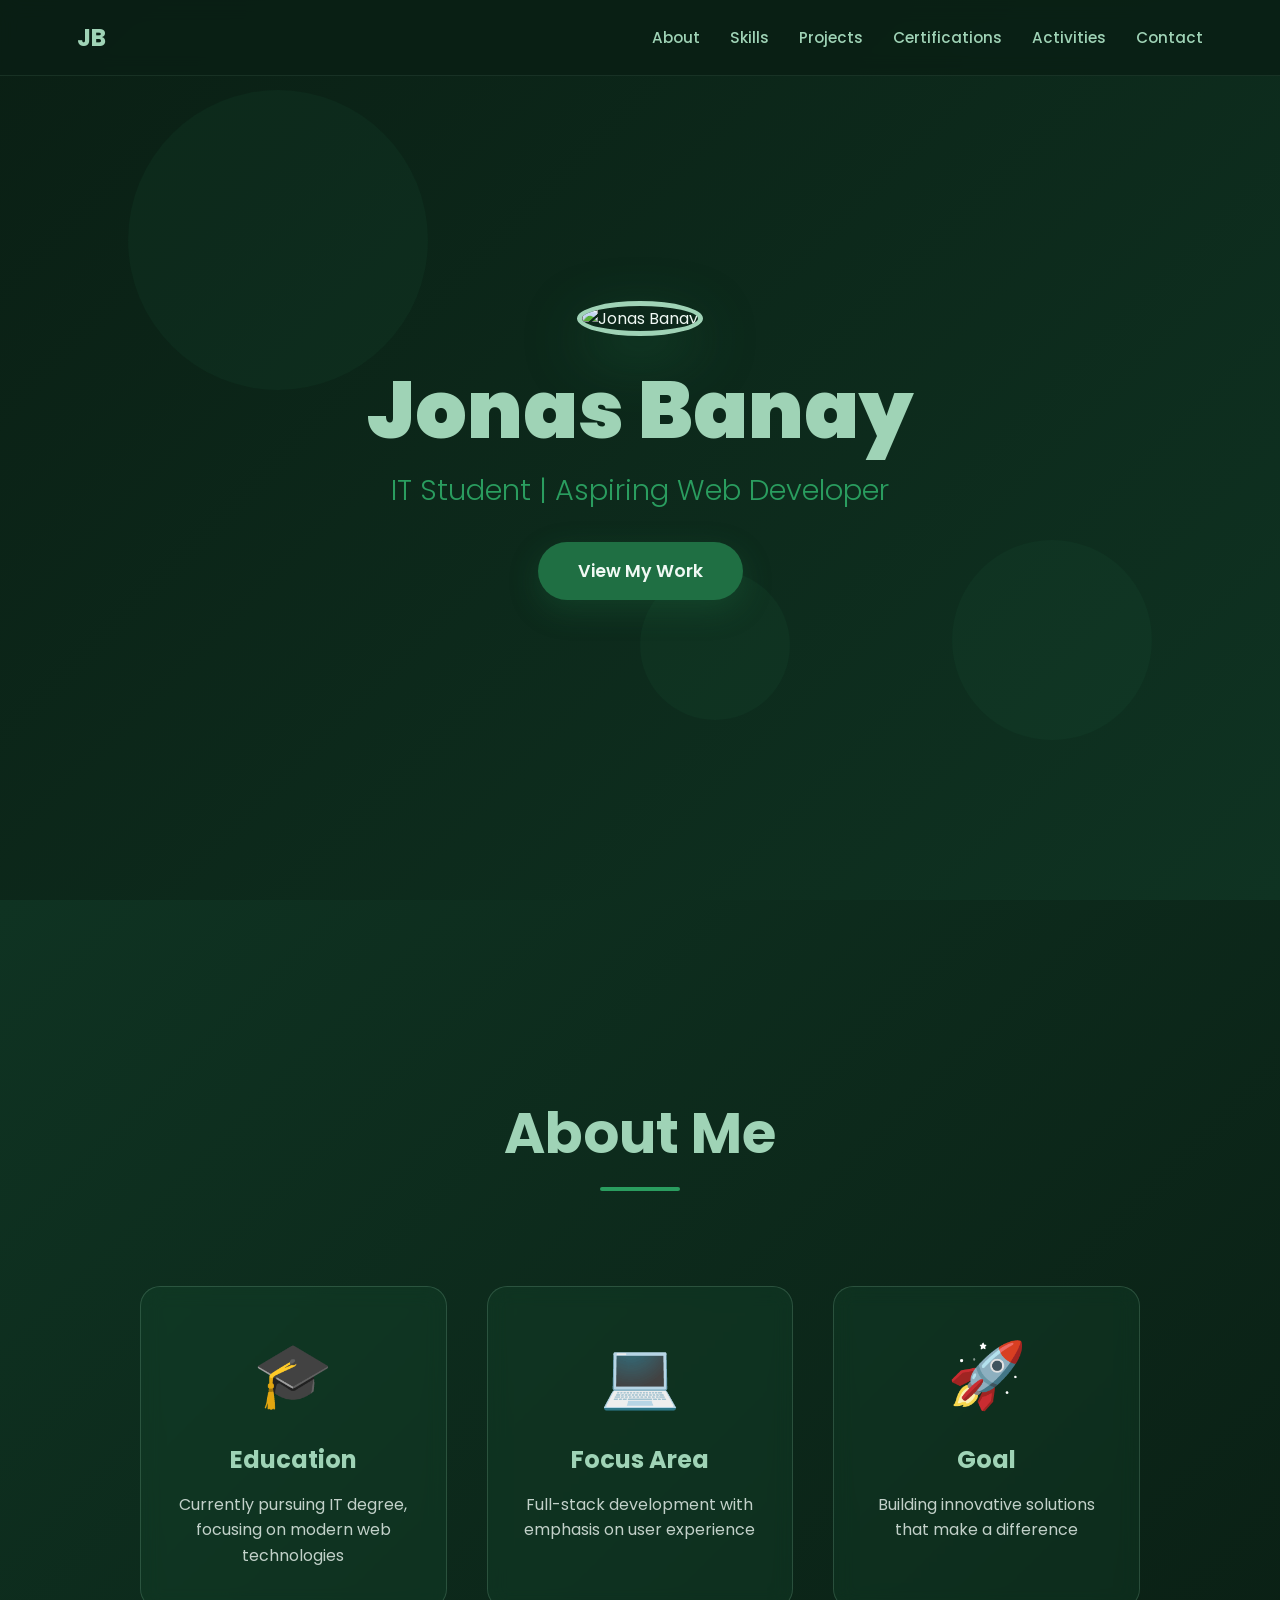
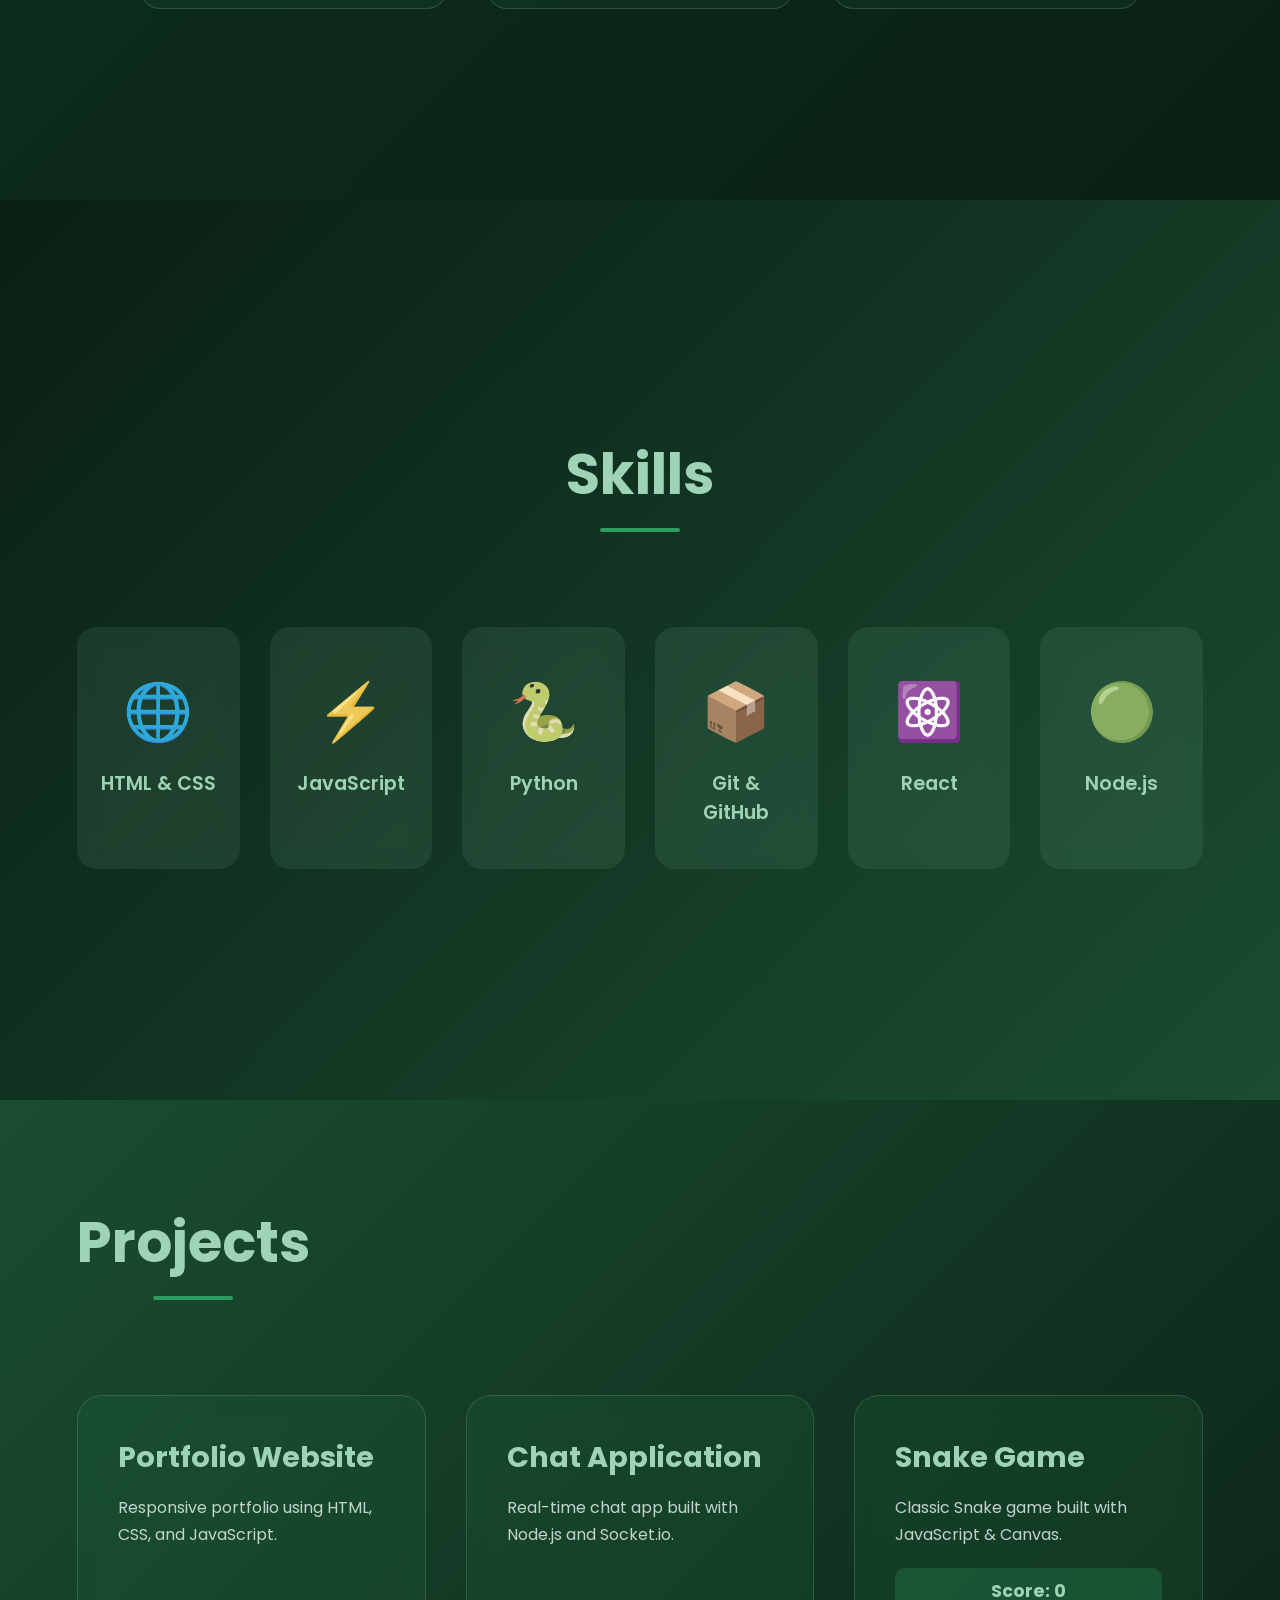
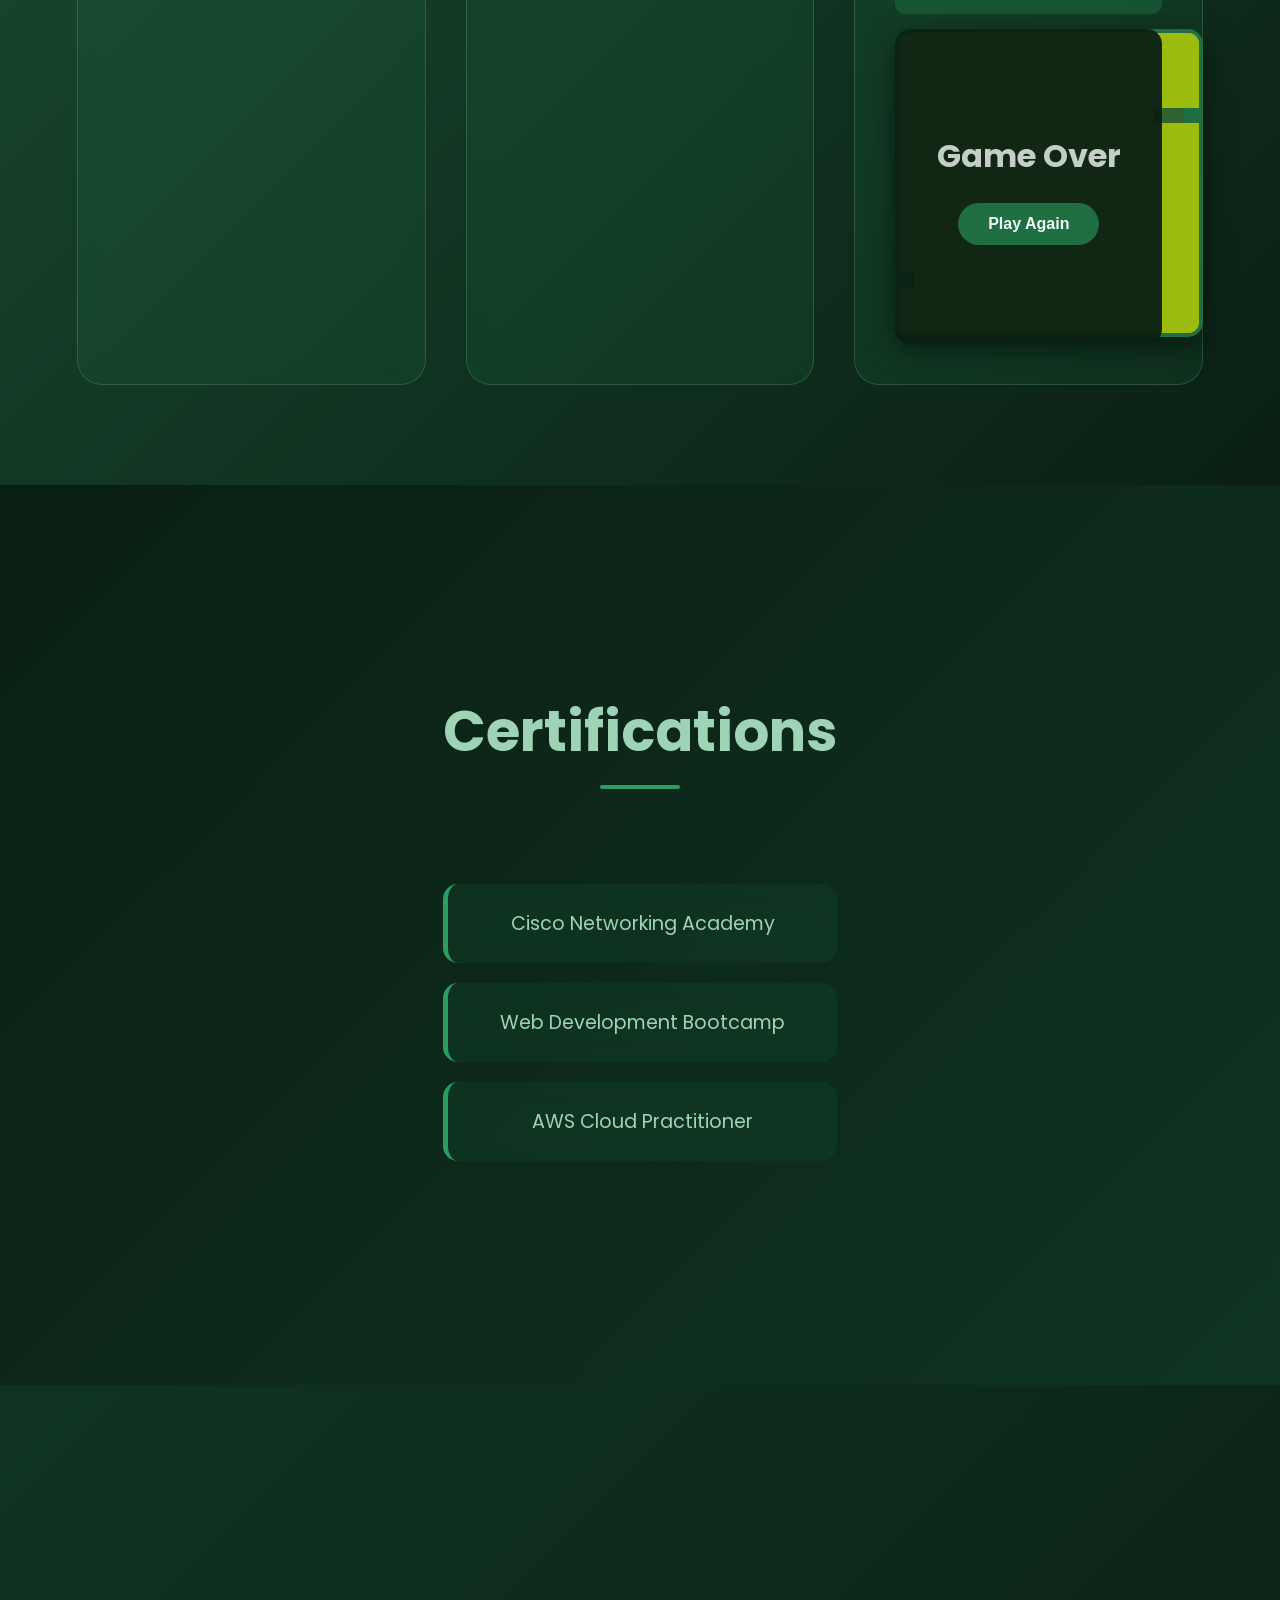
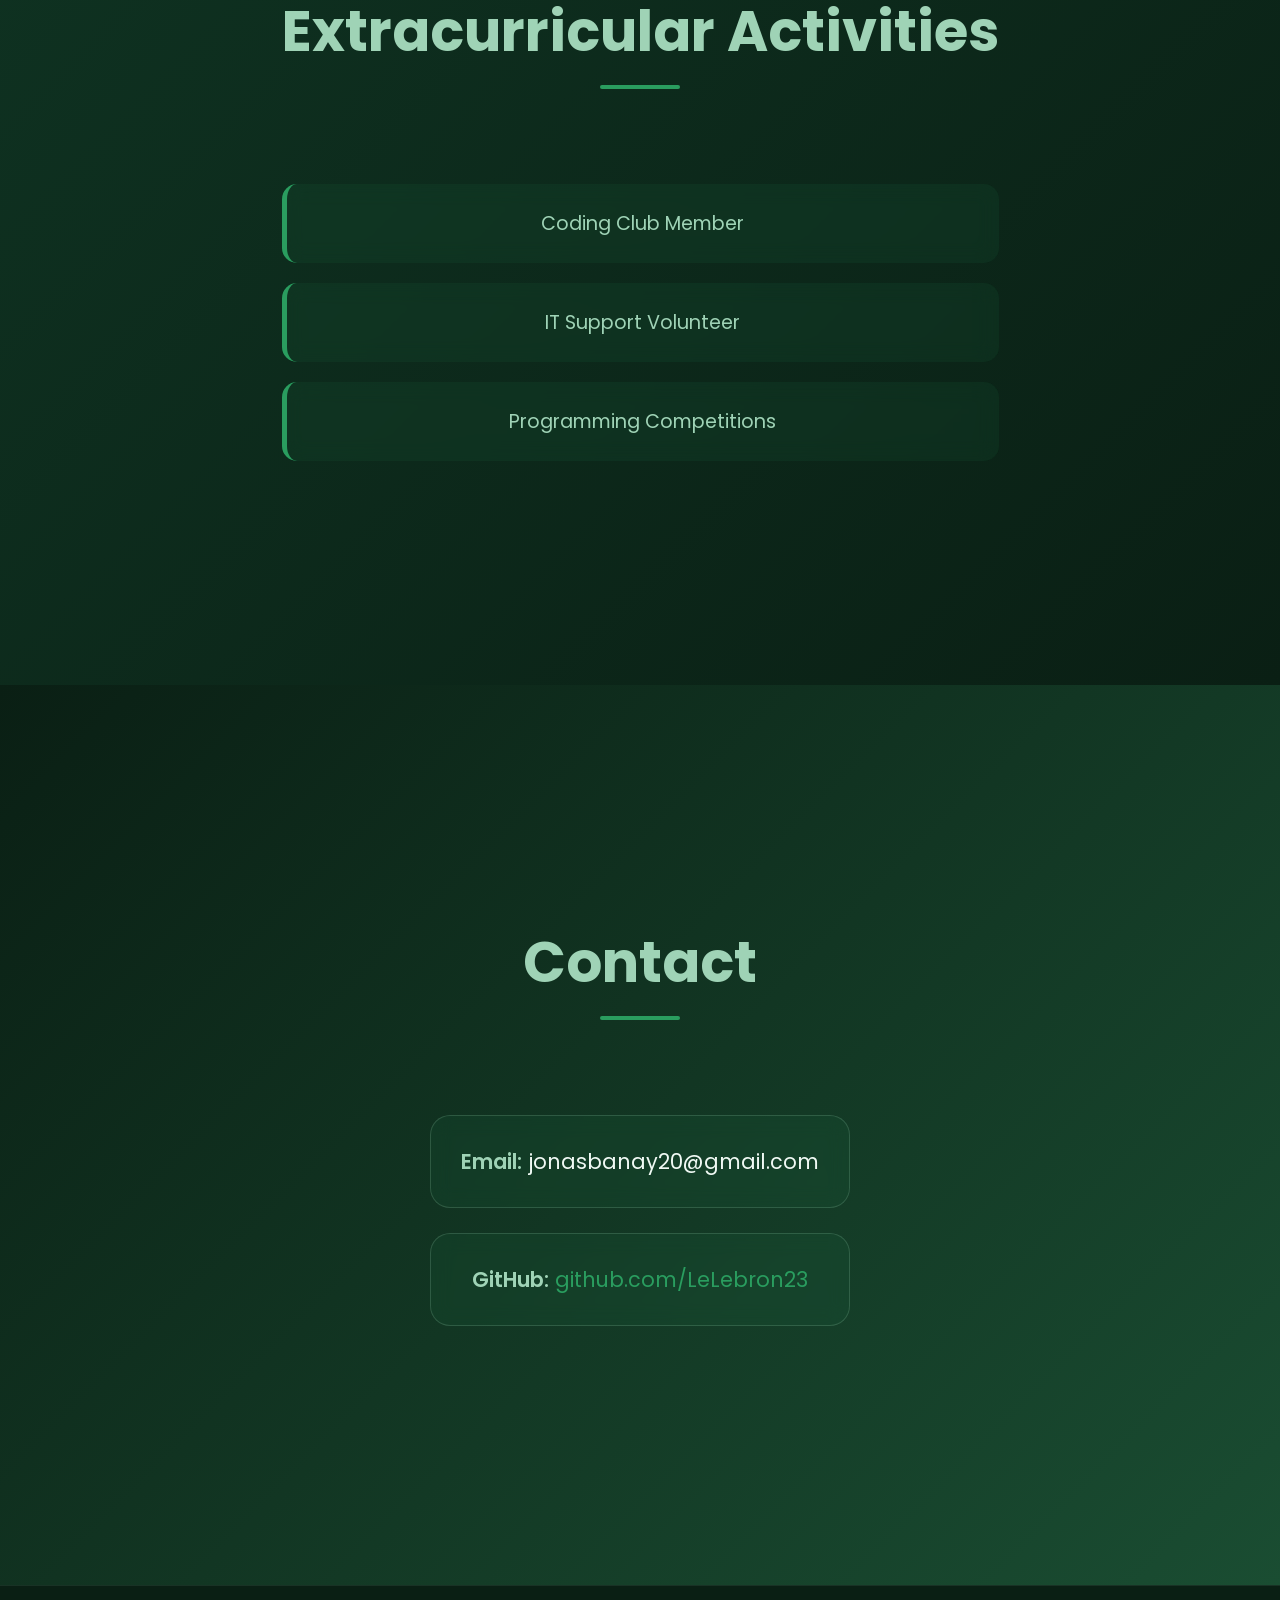
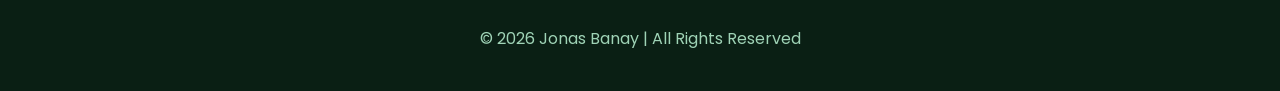
==== PRELIM EXAM/index.html @ 87744b66 "added css and js" ====
<!DOCTYPE html>
<html lang="en">
<head>
<meta charset="UTF-8">
<title>Jonas Banay | IT Portfolio</title>
<meta name="viewport" content="width=device-width, initial-scale=1.0">

<link href="https://fonts.googleapis.com/css2?family=Poppins:wght@300;400;600;700;900&display=swap" rel="stylesheet">

<style>
* {
    margin: 0;
    padding: 0;
    box-sizing: border-box;
}

:root {
    --primary: #1F6F43;
    --primary-light: #2a9d5f;
    --accent: #9FD3B6;
    --dark: #0a1f14;
    --light: #f0f9f4;
}

body {
    font-family: 'Poppins', sans-serif;
    overflow-x: hidden;
    scroll-behavior: smooth;
    background: var(--dark);
    color: var(--light);
}

/* ===== NAVIGATION ===== */
nav {
    position: fixed;
    top: 0;
    width: 100%;
    padding: 20px 6%;
    display: flex;
    justify-content: space-between;
    align-items: center;
    z-index: 1000;
    background: rgba(10, 31, 20, 0.85);
    backdrop-filter: blur(10px);
    border-bottom: 1px solid rgba(159, 211, 182, 0.1);
}

.logo {
    font-size: 1.5rem;
    font-weight: 700;
    color: var(--accent);
    text-decoration: none;
}

.nav-links {
    display: flex;
    gap: 30px;
    list-style: none;
}

.nav-links a {
    color: var(--accent);
    text-decoration: none;
    font-weight: 500;
    font-size: 0.95rem;
    transition: color 0.3s ease;
    position: relative;
}

.nav-links a::after {
    content: '';
    position: absolute;
    bottom: -5px;
    left: 0;
    width: 0;
    height: 2px;
    background: var(--primary-light);
    transition: width 0.3s ease;
}

.nav-links a:hover::after {
    width: 100%;
}

.nav-links a:hover {
    color: var(--primary-light);
}

/* ===== FULL SCREEN SECTIONS ===== */
section {
    min-height: 100vh;
    display: flex;
    align-items: center;
    justify-content: center;
    position: relative;
    padding: 100px 6%;
}

/* ===== HERO SECTION ===== */
#hero {
    background: linear-gradient(135deg, var(--dark) 0%, #0f3322 100%);
    overflow: hidden;
}

.hero-content {
    max-width: 1200px;
    text-align: center;
    z-index: 2;
    position: relative;
}

.profile-pic {
    width: 180px;
    height: 180px;
    border-radius: 50%;
    border: 5px solid var(--accent);
    margin-bottom: 30px;
    animation: float 3s ease-in-out infinite;
    box-shadow: 0 20px 60px rgba(31, 111, 67, 0.4);
}

@keyframes float {
    0%, 100% { transform: translateY(0px); }
    50% { transform: translateY(-20px); }
}

.hero-content h1 {
    font-size: 5rem;
    font-weight: 900;
    color: var(--accent);
    margin-bottom: 15px;
    line-height: 1.1;
}

.hero-content .subtitle {
    font-size: 1.8rem;
    color: var(--primary-light);
    margin-bottom: 30px;
    font-weight: 300;
}

.cta-button {
    display: inline-block;
    padding: 16px 40px;
    background: var(--primary);
    color: var(--light);
    text-decoration: none;
    border-radius: 50px;
    font-weight: 600;
    font-size: 1.1rem;
    transition: all 0.3s ease;
    box-shadow: 0 10px 30px rgba(31, 111, 67, 0.3);
}

.cta-button:hover {
    background: var(--primary-light);
    transform: translateY(-3px);
    box-shadow: 0 15px 40px rgba(42, 157, 95, 0.5);
}

/* Animated Background */
.hero-bg {
    position: absolute;
    width: 100%;
    height: 100%;
    overflow: hidden;
    top: 0;
    left: 0;
}

.circle {
    position: absolute;
    border-radius: 50%;
    background: rgba(31, 111, 67, 0.1);
    animation: drift 20s infinite;
}

.circle:nth-child(1) {
    width: 300px;
    height: 300px;
    top: 10%;
    left: 10%;
    animation-duration: 25s;
}

.circle:nth-child(2) {
    width: 200px;
    height: 200px;
    top: 60%;
    right: 10%;
    animation-duration: 30s;
    animation-delay: -10s;
}

.circle:nth-child(3) {
    width: 150px;
    height: 150px;
    bottom: 20%;
    left: 50%;
    animation-duration: 20s;
    animation-delay: -5s;
}

@keyframes drift {
    0%, 100% { transform: translate(0, 0); }
    25% { transform: translate(50px, -50px); }
    50% { transform: translate(-30px, -80px); }
    75% { transform: translate(30px, -30px); }
}

/* ===== ABOUT SECTION ===== */
#about {
    background: linear-gradient(135deg, #0f3322 0%, var(--dark) 100%);
}

.about-container {
    max-width: 1200px;
    text-align: center;
}

.section-title {
    font-size: 3.5rem;
    font-weight: 700;
    color: var(--accent);
    margin-bottom: 60px;
    position: relative;
    display: inline-block;
}

.section-title::after {
    content: '';
    position: absolute;
    bottom: -15px;
    left: 50%;
    transform: translateX(-50%);
    width: 80px;
    height: 4px;
    background: var(--primary-light);
    border-radius: 2px;
}

.highlights-grid {
    display: grid;
    grid-template-columns: repeat(3, 1fr);
    gap: 40px;
    margin-top: 50px;
    max-width: 1000px;
    margin-left: auto;
    margin-right: auto;
}

@media (max-width: 900px) {
    .highlights-grid {
        grid-template-columns: 1fr;
    }
}

.highlight-card {
    background: rgba(31, 111, 67, 0.15);
    padding: 40px 30px;
    border-radius: 20px;
    backdrop-filter: blur(10px);
    border: 1px solid rgba(159, 211, 182, 0.2);
    transition: all 0.4s ease;
}

.highlight-card:hover {
    transform: translateY(-15px) scale(1.02);
    background: rgba(31, 111, 67, 0.25);
    border-color: var(--accent);
    box-shadow: 0 20px 60px rgba(31, 111, 67, 0.4);
}

.highlight-card .icon {
    font-size: 4rem;
    margin-bottom: 20px;
    display: block;
}

.highlight-card h3 {
    font-size: 1.5rem;
    color: var(--accent);
    margin-bottom: 15px;
}

.highlight-card p {
    color: rgba(240, 249, 244, 0.8);
    line-height: 1.6;
}

/* ===== SKILLS SECTION ===== */
#skills {
    background: linear-gradient(135deg, var(--dark) 0%, #1a4d32 100%);
}

.skills-container {
    max-width: 1200px;
    text-align: center;
    width: 100%;
}

.skills-grid {
    display: grid;
    grid-template-columns: repeat(auto-fit, minmax(160px, 1fr));
    gap: 30px;
    margin-top: 50px;
}

.skill-card {
    background: rgba(159, 211, 182, 0.1);
    padding: 40px 20px;
    border-radius: 20px;
    backdrop-filter: blur(10px);
    border: 2px solid transparent;
    transition: all 0.4s ease;
    position: relative;
    overflow: hidden;
}

.skill-card::before {
    content: '';
    position: absolute;
    top: 0;
    left: 0;
    width: 100%;
    height: 100%;
    background: linear-gradient(135deg, transparent 0%, rgba(42, 157, 95, 0.2) 100%);
    opacity: 0;
    transition: opacity 0.4s ease;
}

.skill-card:hover::before {
    opacity: 1;
}

.skill-card:hover {
    transform: translateY(-12px) rotate(2deg);
    border-color: var(--accent);
    box-shadow: 0 20px 50px rgba(31, 111, 67, 0.5);
}

.skill-icon {
    font-size: 3.5rem;
    margin-bottom: 15px;
    display: block;
    filter: grayscale(0.3);
    transition: filter 0.3s ease;
}

.skill-card:hover .skill-icon {
    filter: grayscale(0);
}

.skill-card h3 {
    font-size: 1.2rem;
    color: var(--accent);
    font-weight: 600;
}

/* ===== PROJECTS SECTION ===== */
#projects {
    background: linear-gradient(135deg, #1a4d32 0%, var(--dark) 100%);
}

.projects-container {
    max-width: 1200px;
    width: 100%;
}

.projects-grid {
    display: grid;
    grid-template-columns: repeat(auto-fit, minmax(320px, 1fr));
    gap: 40px;
    margin-top: 50px;
}

.project-card {
    background: rgba(31, 111, 67, 0.2);
    padding: 40px;
    border-radius: 25px;
    backdrop-filter: blur(10px);
    border: 1px solid rgba(159, 211, 182, 0.2);
    transition: all 0.4s ease;
}

.project-card:hover {
    transform: translateY(-10px);
    background: rgba(31, 111, 67, 0.3);
    box-shadow: 0 25px 70px rgba(31, 111, 67, 0.5);
}

.project-card h3 {
    font-size: 1.8rem;
    color: var(--accent);
    margin-bottom: 15px;
}

.project-card p {
    color: rgba(240, 249, 244, 0.8);
    line-height: 1.7;
    margin-bottom: 20px;
}

/* ===== SNAKE GAME (SCOPED) ===== */
.snake-game {
    text-align: center;
    margin-top: 20px;
}

.snake-game .score-board {
    background: rgba(31, 111, 67, 0.5);
    color: var(--accent);
    padding: 10px;
    border-radius: 10px;
    margin-bottom: 15px;
    font-weight: bold;
    font-size: 1.1rem;
}

.snake-game canvas {
    background-color: #9bbc0f;
    border: 4px solid var(--primary);
    border-radius: 15px;
    box-shadow: 0 10px 30px rgba(0, 0, 0, 0.5);
}

.snake-game .gameOverScreen {
    display: none;
    position: absolute;
    inset: 0;
    background: rgba(10, 31, 20, 0.95);
    color: var(--accent);
    justify-content: center;
    align-items: center;
    flex-direction: column;
    border-radius: 15px;
}

.snake-game .gameOverScreen.show {
    display: flex;
}

.snake-game .gameOverScreen p {
    font-size: 2rem;
    margin-bottom: 20px;
    font-weight: 700;
}

.snake-game button {
    background: var(--primary);
    color: var(--light);
    border: none;
    padding: 12px 30px;
    border-radius: 25px;
    font-weight: bold;
    cursor: pointer;
    font-size: 1rem;
    transition: all 0.3s ease;
}

.snake-game button:hover {
    background: var(--primary-light);
    transform: scale(1.05);
}

/* ===== CERTIFICATIONS SECTION ===== */
#certifications {
    background: linear-gradient(135deg, var(--dark) 0%, #0f3322 100%);
}

.cert-container {
    max-width: 900px;
    text-align: center;
}

.cert-list {
    list-style: none;
    margin-top: 50px;
}

.cert-list li {
    background: rgba(31, 111, 67, 0.15);
    padding: 25px 40px;
    margin-bottom: 20px;
    border-radius: 15px;
    border-left: 5px solid var(--primary-light);
    font-size: 1.2rem;
    color: var(--accent);
    transition: all 0.3s ease;
    backdrop-filter: blur(10px);
}

.cert-list li:hover {
    transform: translateX(10px);
    background: rgba(31, 111, 67, 0.25);
    border-left-color: var(--accent);
}

/* ===== ACTIVITIES SECTION ===== */
#activities {
    background: linear-gradient(135deg, #0f3322 0%, var(--dark) 100%);
}

.activities-container {
    max-width: 900px;
    text-align: center;
}

.activities-list {
    list-style: none;
    margin-top: 50px;
}

.activities-list li {
    background: rgba(31, 111, 67, 0.15);
    padding: 25px 40px;
    margin-bottom: 20px;
    border-radius: 15px;
    border-left: 5px solid var(--primary-light);
    font-size: 1.2rem;
    color: var(--accent);
    transition: all 0.3s ease;
    backdrop-filter: blur(10px);
}

.activities-list li:hover {
    transform: translateX(10px);
    background: rgba(31, 111, 67, 0.25);
    border-left-color: var(--accent);
}

/* ===== CONTACT SECTION ===== */
#contact {
    background: linear-gradient(135deg, var(--dark) 0%, #1a4d32 100%);
}

.contact-container {
    max-width: 800px;
    text-align: center;
}

.contact-info {
    margin-top: 50px;
}

.contact-item {
    background: rgba(31, 111, 67, 0.15);
    padding: 30px;
    margin-bottom: 25px;
    border-radius: 20px;
    font-size: 1.3rem;
    backdrop-filter: blur(10px);
    border: 1px solid rgba(159, 211, 182, 0.2);
    transition: all 0.3s ease;
}

.contact-item:hover {
    background: rgba(31, 111, 67, 0.25);
    transform: scale(1.02);
}

.contact-item strong {
    color: var(--accent);
    font-weight: 600;
}

.contact-item a {
    color: var(--primary-light);
    text-decoration: none;
    transition: color 0.3s ease;
}

.contact-item a:hover {
    color: var(--accent);
}

/* ===== FOOTER ===== */
footer {
    background: var(--dark);
    color: var(--accent);
    text-align: center;
    padding: 40px;
    border-top: 1px solid rgba(159, 211, 182, 0.1);
}

/* ===== RESPONSIVE ===== */
@media (max-width: 768px) {
    .hero-content h1 {
        font-size: 3rem;
    }
    
    .hero-content .subtitle {
        font-size: 1.3rem;
    }
    
    .section-title {
        font-size: 2.5rem;
    }
    
    .nav-links {
        gap: 15px;
    }
    
    .nav-links a {
        font-size: 0.85rem;
    }
    
    section {
        padding: 80px 5%;
    }
}
</style>
</head>

<body>

<!-- Navigation -->
<nav>
    <a href="#hero" class="logo">JB</a>
    <ul class="nav-links">
        <li><a href="#about">About</a></li>
        <li><a href="#skills">Skills</a></li>
        <li><a href="#projects">Projects</a></li>
        <li><a href="#certifications">Certifications</a></li>
        <li><a href="#activities">Activities</a></li>
        <li><a href="#contact">Contact</a></li>
    </ul>
</nav>

<!-- Hero Section -->
<section id="hero">
    <div class="hero-bg">
        <div class="circle"></div>
        <div class="circle"></div>
        <div class="circle"></div>
    </div>
    <div class="hero-content">
        <img src="profile.jpg" alt="Jonas Banay" class="profile-pic">
        <h1>Jonas Banay</h1>
        <p class="subtitle">IT Student | Aspiring Web Developer</p>
        <a href="#projects" class="cta-button">View My Work</a>
    </div>
</section>

<!-- About Section -->
<section id="about">
    <div class="about-container">
        <h2 class="section-title">About Me</h2>
        <div class="highlights-grid">
            <div class="highlight-card">
                <span class="icon">🎓</span>
                <h3>Education</h3>
                <p>Currently pursuing IT degree, focusing on modern web technologies</p>
            </div>
            <div class="highlight-card">
                <span class="icon">💻</span>
                <h3>Focus Area</h3>
                <p>Full-stack development with emphasis on user experience</p>
            </div>
            <div class="highlight-card">
                <span class="icon">🚀</span>
                <h3>Goal</h3>
                <p>Building innovative solutions that make a difference</p>
            </div>
        </div>
    </div>
</section>

<!-- Skills Section -->
<section id="skills">
    <div class="skills-container">
        <h2 class="section-title">Skills</h2>
        <div class="skills-grid">
            <div class="skill-card">
                <span class="skill-icon">🌐</span>
                <h3>HTML & CSS</h3>
            </div>
            <div class="skill-card">
                <span class="skill-icon">⚡</span>
                <h3>JavaScript</h3>
            </div>
            <div class="skill-card">
                <span class="skill-icon">🐍</span>
                <h3>Python</h3>
            </div>
            <div class="skill-card">
                <span class="skill-icon">📦</span>
                <h3>Git & GitHub</h3>
            </div>
            <div class="skill-card">
                <span class="skill-icon">⚛️</span>
                <h3>React</h3>
            </div>
            <div class="skill-card">
                <span class="skill-icon">🟢</span>
                <h3>Node.js</h3>
            </div>
        </div>
    </div>
</section>

<!-- Projects Section -->
<section id="projects">
    <div class="projects-container">
        <h2 class="section-title">Projects</h2>
        <div class="projects-grid">
            <div class="project-card">
                <h3>Portfolio Website</h3>
                <p>Responsive portfolio using HTML, CSS, and JavaScript.</p>
            </div>

            <div class="project-card">
                <h3>Chat Application</h3>
                <p>Real-time chat app built with Node.js and Socket.io.</p>
            </div>

            <!-- SNAKE GAME PROJECT -->
            <div class="project-card">
                <h3>Snake Game</h3>
                <p>Classic Snake game built with JavaScript & Canvas.</p>

                <div class="snake-game">
                    <div class="score-board">Score: <span class="score">0</span></div>
                    <div style="position:relative">
                        <canvas width="300" height="300"></canvas>
                        <div class="gameOverScreen">
                            <p>Game Over</p>
                            <button>Play Again</button>
                        </div>
                    </div>
                </div>
            </div>
        </div>
    </div>
</section>

<!-- Certifications Section -->
<section id="certifications">
    <div class="cert-container">
        <h2 class="section-title">Certifications</h2>
        <ul class="cert-list">
            <li>Cisco Networking Academy</li>
            <li>Web Development Bootcamp</li>
            <li>AWS Cloud Practitioner</li>
        </ul>
    </div>
</section>

<!-- Activities Section -->
<section id="activities">
    <div class="activities-container">
        <h2 class="section-title">Extracurricular Activities</h2>
        <ul class="activities-list">
            <li>Coding Club Member</li>
            <li>IT Support Volunteer</li>
            <li>Programming Competitions</li>
        </ul>
    </div>
</section>

<!-- Contact Section -->
<section id="contact">
    <div class="contact-container">
        <h2 class="section-title">Contact</h2>
        <div class="contact-info">
            <div class="contact-item">
                <strong>Email:</strong> jonasbanay20@gmail.com
            </div>
            <div class="contact-item">
                <strong>GitHub:</strong> <a href="https://github.com/LeLebron23" target="_blank">github.com/LeLebron23</a>
            </div>
        </div>
    </div>
</section>

<footer>
    <p>&copy; 2026 Jonas Banay | All Rights Reserved</p>
</footer>

<script>
(() => {
    const game = document.querySelector('.snake-game');
    const canvas = game.querySelector('canvas');
    const ctx = canvas.getContext('2d');
    const scoreEl = game.querySelector('.score');
    const gameOverScreen = game.querySelector('.gameOverScreen');
    const btn = game.querySelector('button');

    const size = 15;
    let snake, food, dir, score, loop;

    function start() {
        snake = [{x:5,y:5},{x:4,y:5},{x:3,y:5}];
        dir = 'RIGHT';
        score = 0;
        scoreEl.textContent = score;
        gameOverScreen.classList.remove('show');
        spawn();
        clearInterval(loop);
        loop = setInterval(update, 120);
    }

    function spawn() {
        food = {x:Math.floor(Math.random()*20),y:Math.floor(Math.random()*20)};
    }

    function update() {
        const h = {...snake[0]};
        if(dir==='UP')h.y--;
        if(dir==='DOWN')h.y++;
        if(dir==='LEFT')h.x--;
        if(dir==='RIGHT')h.x++;

        if(h.x<0||h.y<0||h.x>=20||h.y>=20||snake.some(s=>s.x===h.x&&s.y===h.y)){
            clearInterval(loop);
            gameOverScreen.classList.add('show');
            return;
        }

        snake.unshift(h);
        if(h.x===food.x&&h.y===food.y){
            score+=10;
            scoreEl.textContent=score;
            spawn();
        } else snake.pop();

        ctx.fillStyle='#9bbc0f';
        ctx.fillRect(0,0,300,300);
        ctx.fillStyle='#306230';
        ctx.fillRect(food.x*size,food.y*size,size,size);
        snake.forEach((s,i)=>{
            ctx.fillStyle=i? '#306230':'#1F6F43';
            ctx.fillRect(s.x*size,s.y*size,size,size);
        });
    }

    document.addEventListener('keydown', e => {
        if (['ArrowUp','ArrowDown','ArrowLeft','ArrowRight'].includes(e.key)) {
            e.preventDefault();
        }

        if(e.key==='ArrowUp'&&dir!=='DOWN')dir='UP';
        if(e.key==='ArrowDown'&&dir!=='UP')dir='DOWN';
        if(e.key==='ArrowLeft'&&dir!=='RIGHT')dir='LEFT';
        if(e.key==='ArrowRight'&&dir!=='LEFT')dir='RIGHT';
    });

    btn.onclick = start;
    start();
})();
</script>

</body>
</html>
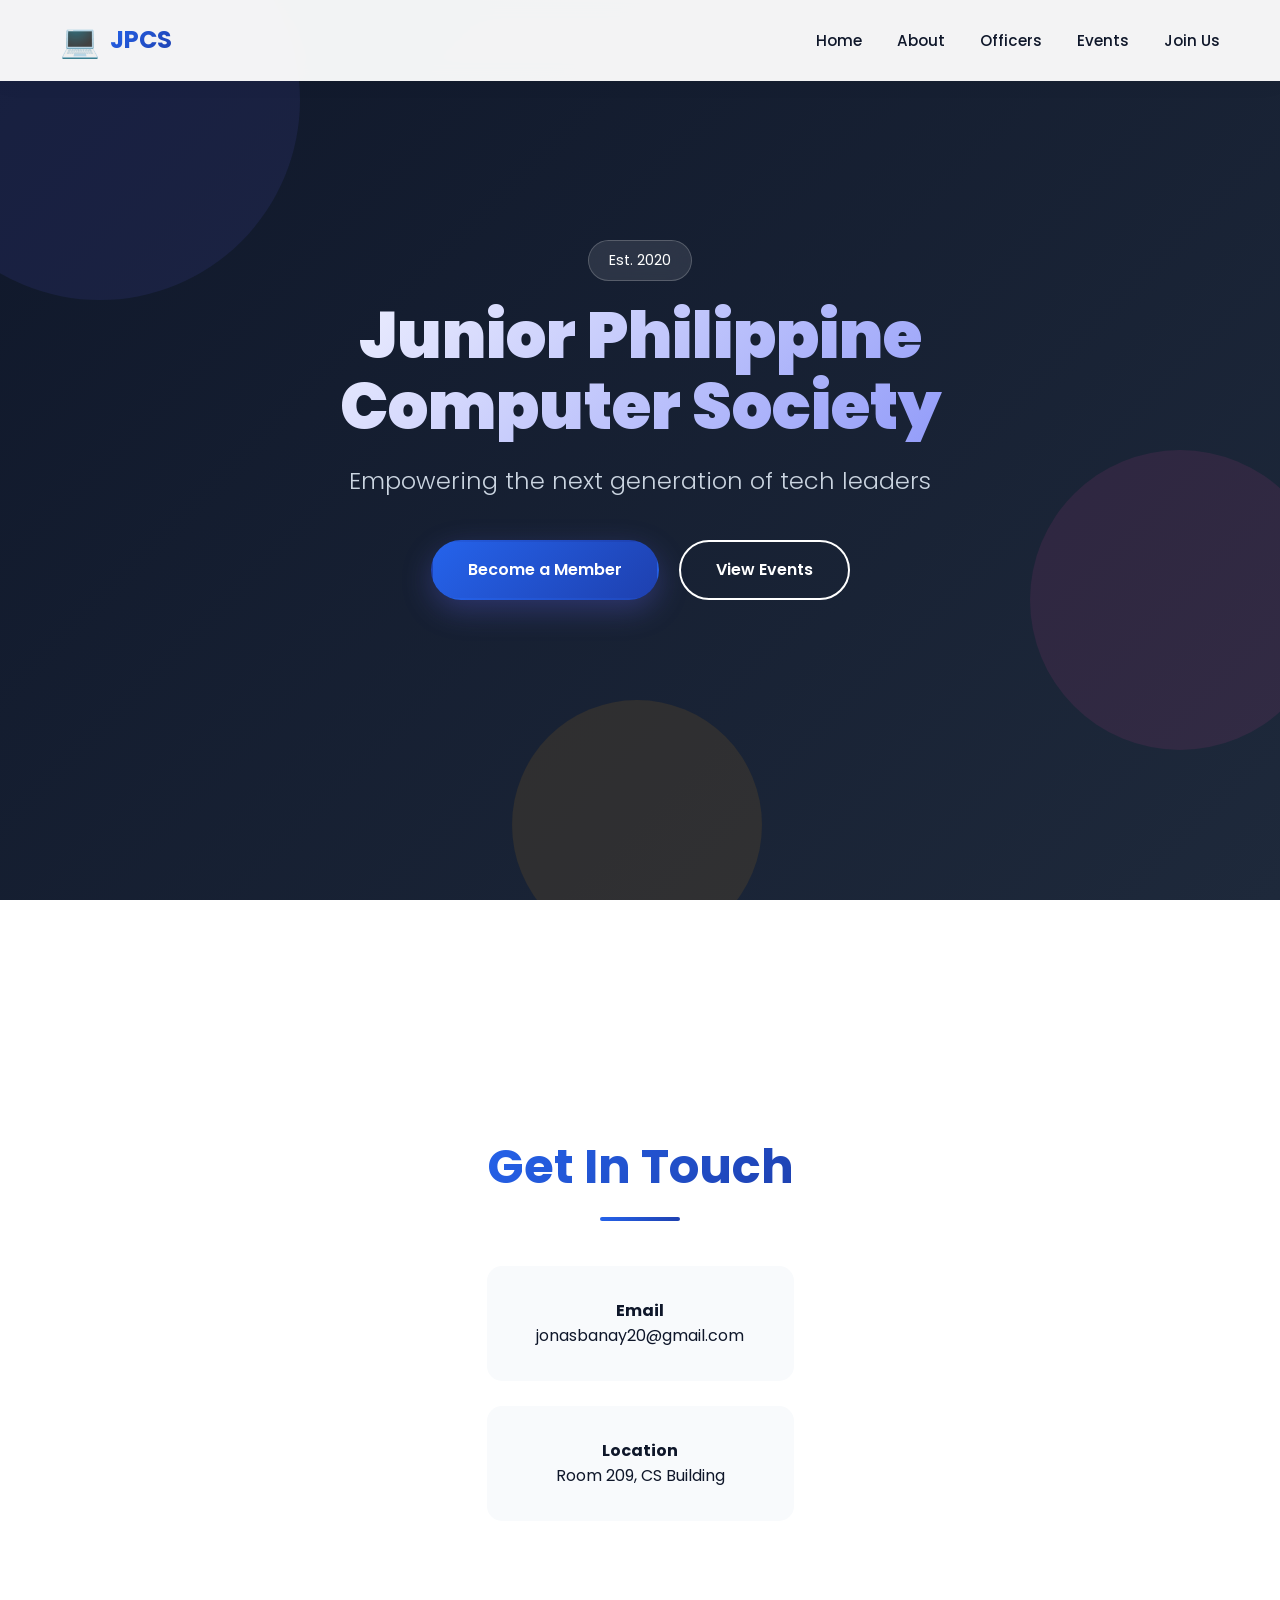
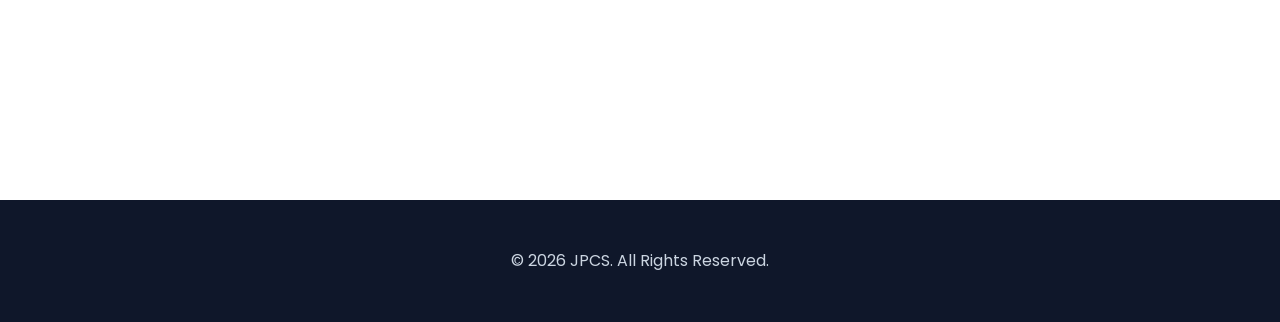
==== commit 390af6a8: "ayos na" ====
--- a/PRELIM EXAM/index.html
+++ b/PRELIM EXAM/index.html
@@ -1,854 +1,72 @@
 <!DOCTYPE html>
 <html lang="en">
 <head>
-<meta charset="UTF-8">
-<title>Jonas Banay | IT Portfolio</title>
-<meta name="viewport" content="width=device-width, initial-scale=1.0">
+    <meta charset="UTF-8">
+    <meta name="viewport" content="width=device-width, initial-scale=1.0">
+    <title>Home | JPCS</title>
+    <link href="https://fonts.googleapis.com/css2?family=Poppins:wght@300;400;600;700;900&display=swap" rel="stylesheet">
+    <link rel="stylesheet" href="styles.css">
+</head>
+<body> <nav>
+    <div class="nav-container">
+        <a href="index.html" class="logo">
+            <span class="logo-icon">💻</span>
+            <span class="logo-text">JPCS</span>
+        </a>
 
-<link href="https://fonts.googleapis.com/css2?family=Poppins:wght@300;400;600;700;900&display=swap" rel="stylesheet">
+        <button class="mobile-menu-toggle" aria-label="Toggle menu">
+            <span></span>
+            <span></span>
+            <span></span>
+        </button>
 
-<style>
-* {
-    margin: 0;
-    padding: 0;
-    box-sizing: border-box;
-}
-
-:root {
-    --primary: #1F6F43;
-    --primary-light: #2a9d5f;
-    --accent: #9FD3B6;
-    --dark: #0a1f14;
-    --light: #f0f9f4;
-}
-
-body {
-    font-family: 'Poppins', sans-serif;
-    overflow-x: hidden;
-    scroll-behavior: smooth;
-    background: var(--dark);
-    color: var(--light);
-}
-
-/* ===== NAVIGATION ===== */
-nav {
-    position: fixed;
-    top: 0;
-    width: 100%;
-    padding: 20px 6%;
-    display: flex;
-    justify-content: space-between;
-    align-items: center;
-    z-index: 1000;
-    background: rgba(10, 31, 20, 0.85);
-    backdrop-filter: blur(10px);
-    border-bottom: 1px solid rgba(159, 211, 182, 0.1);
-}
-
-.logo {
-    font-size: 1.5rem;
-    font-weight: 700;
-    color: var(--accent);
-    text-decoration: none;
-}
-
-.nav-links {
-    display: flex;
-    gap: 30px;
-    list-style: none;
-}
-
-.nav-links a {
-    color: var(--accent);
-    text-decoration: none;
-    font-weight: 500;
-    font-size: 0.95rem;
-    transition: color 0.3s ease;
-    position: relative;
-}
-
-.nav-links a::after {
-    content: '';
-    position: absolute;
-    bottom: -5px;
-    left: 0;
-    width: 0;
-    height: 2px;
-    background: var(--primary-light);
-    transition: width 0.3s ease;
-}
-
-.nav-links a:hover::after {
-    width: 100%;
-}
-
-.nav-links a:hover {
-    color: var(--primary-light);
-}
-
-/* ===== FULL SCREEN SECTIONS ===== */
-section {
-    min-height: 100vh;
-    display: flex;
-    align-items: center;
-    justify-content: center;
-    position: relative;
-    padding: 100px 6%;
-}
-
-/* ===== HERO SECTION ===== */
-#hero {
-    background: linear-gradient(135deg, var(--dark) 0%, #0f3322 100%);
-    overflow: hidden;
-}
-
-.hero-content {
-    max-width: 1200px;
-    text-align: center;
-    z-index: 2;
-    position: relative;
-}
-
-.profile-pic {
-    width: 180px;
-    height: 180px;
-    border-radius: 50%;
-    border: 5px solid var(--accent);
-    margin-bottom: 30px;
-    animation: float 3s ease-in-out infinite;
-    box-shadow: 0 20px 60px rgba(31, 111, 67, 0.4);
-}
-
-@keyframes float {
-    0%, 100% { transform: translateY(0px); }
-    50% { transform: translateY(-20px); }
-}
-
-.hero-content h1 {
-    font-size: 5rem;
-    font-weight: 900;
-    color: var(--accent);
-    margin-bottom: 15px;
-    line-height: 1.1;
-}
-
-.hero-content .subtitle {
-    font-size: 1.8rem;
-    color: var(--primary-light);
-    margin-bottom: 30px;
-    font-weight: 300;
-}
-
-.cta-button {
-    display: inline-block;
-    padding: 16px 40px;
-    background: var(--primary);
-    color: var(--light);
-    text-decoration: none;
-    border-radius: 50px;
-    font-weight: 600;
-    font-size: 1.1rem;
-    transition: all 0.3s ease;
-    box-shadow: 0 10px 30px rgba(31, 111, 67, 0.3);
-}
-
-.cta-button:hover {
-    background: var(--primary-light);
-    transform: translateY(-3px);
-    box-shadow: 0 15px 40px rgba(42, 157, 95, 0.5);
-}
-
-/* Animated Background */
-.hero-bg {
-    position: absolute;
-    width: 100%;
-    height: 100%;
-    overflow: hidden;
-    top: 0;
-    left: 0;
-}
-
-.circle {
-    position: absolute;
-    border-radius: 50%;
-    background: rgba(31, 111, 67, 0.1);
-    animation: drift 20s infinite;
-}
-
-.circle:nth-child(1) {
-    width: 300px;
-    height: 300px;
-    top: 10%;
-    left: 10%;
-    animation-duration: 25s;
-}
-
-.circle:nth-child(2) {
-    width: 200px;
-    height: 200px;
-    top: 60%;
-    right: 10%;
-    animation-duration: 30s;
-    animation-delay: -10s;
-}
-
-.circle:nth-child(3) {
-    width: 150px;
-    height: 150px;
-    bottom: 20%;
-    left: 50%;
-    animation-duration: 20s;
-    animation-delay: -5s;
-}
-
-@keyframes drift {
-    0%, 100% { transform: translate(0, 0); }
-    25% { transform: translate(50px, -50px); }
-    50% { transform: translate(-30px, -80px); }
-    75% { transform: translate(30px, -30px); }
-}
-
-/* ===== ABOUT SECTION ===== */
-#about {
-    background: linear-gradient(135deg, #0f3322 0%, var(--dark) 100%);
-}
-
-.about-container {
-    max-width: 1200px;
-    text-align: center;
-}
-
-.section-title {
-    font-size: 3.5rem;
-    font-weight: 700;
-    color: var(--accent);
-    margin-bottom: 60px;
-    position: relative;
-    display: inline-block;
-}
-
-.section-title::after {
-    content: '';
-    position: absolute;
-    bottom: -15px;
-    left: 50%;
-    transform: translateX(-50%);
-    width: 80px;
-    height: 4px;
-    background: var(--primary-light);
-    border-radius: 2px;
-}
-
-.highlights-grid {
-    display: grid;
-    grid-template-columns: repeat(3, 1fr);
-    gap: 40px;
-    margin-top: 50px;
-    max-width: 1000px;
-    margin-left: auto;
-    margin-right: auto;
-}
-
-@media (max-width: 900px) {
-    .highlights-grid {
-        grid-template-columns: 1fr;
-    }
-}
-
-.highlight-card {
-    background: rgba(31, 111, 67, 0.15);
-    padding: 40px 30px;
-    border-radius: 20px;
-    backdrop-filter: blur(10px);
-    border: 1px solid rgba(159, 211, 182, 0.2);
-    transition: all 0.4s ease;
-}
-
-.highlight-card:hover {
-    transform: translateY(-15px) scale(1.02);
-    background: rgba(31, 111, 67, 0.25);
-    border-color: var(--accent);
-    box-shadow: 0 20px 60px rgba(31, 111, 67, 0.4);
-}
-
-.highlight-card .icon {
-    font-size: 4rem;
-    margin-bottom: 20px;
-    display: block;
-}
-
-.highlight-card h3 {
-    font-size: 1.5rem;
-    color: var(--accent);
-    margin-bottom: 15px;
-}
-
-.highlight-card p {
-    color: rgba(240, 249, 244, 0.8);
-    line-height: 1.6;
-}
-
-/* ===== SKILLS SECTION ===== */
-#skills {
-    background: linear-gradient(135deg, var(--dark) 0%, #1a4d32 100%);
-}
-
-.skills-container {
-    max-width: 1200px;
-    text-align: center;
-    width: 100%;
-}
-
-.skills-grid {
-    display: grid;
-    grid-template-columns: repeat(auto-fit, minmax(160px, 1fr));
-    gap: 30px;
-    margin-top: 50px;
-}
-
-.skill-card {
-    background: rgba(159, 211, 182, 0.1);
-    padding: 40px 20px;
-    border-radius: 20px;
-    backdrop-filter: blur(10px);
-    border: 2px solid transparent;
-    transition: all 0.4s ease;
-    position: relative;
-    overflow: hidden;
-}
-
-.skill-card::before {
-    content: '';
-    position: absolute;
-    top: 0;
-    left: 0;
-    width: 100%;
-    height: 100%;
-    background: linear-gradient(135deg, transparent 0%, rgba(42, 157, 95, 0.2) 100%);
-    opacity: 0;
-    transition: opacity 0.4s ease;
-}
-
-.skill-card:hover::before {
-    opacity: 1;
-}
-
-.skill-card:hover {
-    transform: translateY(-12px) rotate(2deg);
-    border-color: var(--accent);
-    box-shadow: 0 20px 50px rgba(31, 111, 67, 0.5);
-}
-
-.skill-icon {
-    font-size: 3.5rem;
-    margin-bottom: 15px;
-    display: block;
-    filter: grayscale(0.3);
-    transition: filter 0.3s ease;
-}
-
-.skill-card:hover .skill-icon {
-    filter: grayscale(0);
-}
-
-.skill-card h3 {
-    font-size: 1.2rem;
-    color: var(--accent);
-    font-weight: 600;
-}
-
-/* ===== PROJECTS SECTION ===== */
-#projects {
-    background: linear-gradient(135deg, #1a4d32 0%, var(--dark) 100%);
-}
-
-.projects-container {
-    max-width: 1200px;
-    width: 100%;
-}
-
-.projects-grid {
-    display: grid;
-    grid-template-columns: repeat(auto-fit, minmax(320px, 1fr));
-    gap: 40px;
-    margin-top: 50px;
-}
-
-.project-card {
-    background: rgba(31, 111, 67, 0.2);
-    padding: 40px;
-    border-radius: 25px;
-    backdrop-filter: blur(10px);
-    border: 1px solid rgba(159, 211, 182, 0.2);
-    transition: all 0.4s ease;
-}
-
-.project-card:hover {
-    transform: translateY(-10px);
-    background: rgba(31, 111, 67, 0.3);
-    box-shadow: 0 25px 70px rgba(31, 111, 67, 0.5);
-}
-
-.project-card h3 {
-    font-size: 1.8rem;
-    color: var(--accent);
-    margin-bottom: 15px;
-}
-
-.project-card p {
-    color: rgba(240, 249, 244, 0.8);
-    line-height: 1.7;
-    margin-bottom: 20px;
-}
-
-/* ===== SNAKE GAME (SCOPED) ===== */
-.snake-game {
-    text-align: center;
-    margin-top: 20px;
-}
-
-.snake-game .score-board {
-    background: rgba(31, 111, 67, 0.5);
-    color: var(--accent);
-    padding: 10px;
-    border-radius: 10px;
-    margin-bottom: 15px;
-    font-weight: bold;
-    font-size: 1.1rem;
-}
-
-.snake-game canvas {
-    background-color: #9bbc0f;
-    border: 4px solid var(--primary);
-    border-radius: 15px;
-    box-shadow: 0 10px 30px rgba(0, 0, 0, 0.5);
-}
-
-.snake-game .gameOverScreen {
-    display: none;
-    position: absolute;
-    inset: 0;
-    background: rgba(10, 31, 20, 0.95);
-    color: var(--accent);
-    justify-content: center;
-    align-items: center;
-    flex-direction: column;
-    border-radius: 15px;
-}
-
-.snake-game .gameOverScreen.show {
-    display: flex;
-}
-
-.snake-game .gameOverScreen p {
-    font-size: 2rem;
-    margin-bottom: 20px;
-    font-weight: 700;
-}
-
-.snake-game button {
-    background: var(--primary);
-    color: var(--light);
-    border: none;
-    padding: 12px 30px;
-    border-radius: 25px;
-    font-weight: bold;
-    cursor: pointer;
-    font-size: 1rem;
-    transition: all 0.3s ease;
-}
-
-.snake-game button:hover {
-    background: var(--primary-light);
-    transform: scale(1.05);
-}
-
-/* ===== CERTIFICATIONS SECTION ===== */
-#certifications {
-    background: linear-gradient(135deg, var(--dark) 0%, #0f3322 100%);
-}
-
-.cert-container {
-    max-width: 900px;
-    text-align: center;
-}
-
-.cert-list {
-    list-style: none;
-    margin-top: 50px;
-}
-
-.cert-list li {
-    background: rgba(31, 111, 67, 0.15);
-    padding: 25px 40px;
-    margin-bottom: 20px;
-    border-radius: 15px;
-    border-left: 5px solid var(--primary-light);
-    font-size: 1.2rem;
-    color: var(--accent);
-    transition: all 0.3s ease;
-    backdrop-filter: blur(10px);
-}
-
-.cert-list li:hover {
-    transform: translateX(10px);
-    background: rgba(31, 111, 67, 0.25);
-    border-left-color: var(--accent);
-}
-
-/* ===== ACTIVITIES SECTION ===== */
-#activities {
-    background: linear-gradient(135deg, #0f3322 0%, var(--dark) 100%);
-}
-
-.activities-container {
-    max-width: 900px;
-    text-align: center;
-}
-
-.activities-list {
-    list-style: none;
-    margin-top: 50px;
-}
-
-.activities-list li {
-    background: rgba(31, 111, 67, 0.15);
-    padding: 25px 40px;
-    margin-bottom: 20px;
-    border-radius: 15px;
-    border-left: 5px solid var(--primary-light);
-    font-size: 1.2rem;
-    color: var(--accent);
-    transition: all 0.3s ease;
-    backdrop-filter: blur(10px);
-}
-
-.activities-list li:hover {
-    transform: translateX(10px);
-    background: rgba(31, 111, 67, 0.25);
-    border-left-color: var(--accent);
-}
-
-/* ===== CONTACT SECTION ===== */
-#contact {
-    background: linear-gradient(135deg, var(--dark) 0%, #1a4d32 100%);
-}
-
-.contact-container {
-    max-width: 800px;
-    text-align: center;
-}
-
-.contact-info {
-    margin-top: 50px;
-}
-
-.contact-item {
-    background: rgba(31, 111, 67, 0.15);
-    padding: 30px;
-    margin-bottom: 25px;
-    border-radius: 20px;
-    font-size: 1.3rem;
-    backdrop-filter: blur(10px);
-    border: 1px solid rgba(159, 211, 182, 0.2);
-    transition: all 0.3s ease;
-}
-
-.contact-item:hover {
-    background: rgba(31, 111, 67, 0.25);
-    transform: scale(1.02);
-}
-
-.contact-item strong {
-    color: var(--accent);
-    font-weight: 600;
-}
-
-.contact-item a {
-    color: var(--primary-light);
-    text-decoration: none;
-    transition: color 0.3s ease;
-}
-
-.contact-item a:hover {
-    color: var(--accent);
-}
-
-/* ===== FOOTER ===== */
-footer {
-    background: var(--dark);
-    color: var(--accent);
-    text-align: center;
-    padding: 40px;
-    border-top: 1px solid rgba(159, 211, 182, 0.1);
-}
-
-/* ===== RESPONSIVE ===== */
-@media (max-width: 768px) {
-    .hero-content h1 {
-        font-size: 3rem;
-    }
-    
-    .hero-content .subtitle {
-        font-size: 1.3rem;
-    }
-    
-    .section-title {
-        font-size: 2.5rem;
-    }
-    
-    .nav-links {
-        gap: 15px;
-    }
-    
-    .nav-links a {
-        font-size: 0.85rem;
-    }
-    
-    section {
-        padding: 80px 5%;
-    }
-}
-</style>
-</head>
-
-<body>
-
-<!-- Navigation -->
-<nav>
-    <a href="#hero" class="logo">JB</a>
-    <ul class="nav-links">
-        <li><a href="#about">About</a></li>
-        <li><a href="#skills">Skills</a></li>
-        <li><a href="#projects">Projects</a></li>
-        <li><a href="#certifications">Certifications</a></li>
-        <li><a href="#activities">Activities</a></li>
-        <li><a href="#contact">Contact</a></li>
-    </ul>
+        <ul class="nav-links">
+            <li><a href="index.html">Home</a></li>
+            <li><a href="about.html">About</a></li>
+            <li><a href="officers.html">Officers</a></li>
+            <li><a href="events.html">Events</a></li>
+            <li><a href="membership.html">Join Us</a></li>
+        </ul>
+    </div>
 </nav>
-
-<!-- Hero Section -->
-<section id="hero">
-    <div class="hero-bg">
-        <div class="circle"></div>
-        <div class="circle"></div>
-        <div class="circle"></div>
-    </div>
-    <div class="hero-content">
-        <img src="profile.jpg" alt="Jonas Banay" class="profile-pic">
-        <h1>Jonas Banay</h1>
-        <p class="subtitle">IT Student | Aspiring Web Developer</p>
-        <a href="#projects" class="cta-button">View My Work</a>
-    </div>
-</section>
-
-<!-- About Section -->
-<section id="about">
-    <div class="about-container">
-        <h2 class="section-title">About Me</h2>
-        <div class="highlights-grid">
-            <div class="highlight-card">
-                <span class="icon">🎓</span>
-                <h3>Education</h3>
-                <p>Currently pursuing IT degree, focusing on modern web technologies</p>
-            </div>
-            <div class="highlight-card">
-                <span class="icon">💻</span>
-                <h3>Focus Area</h3>
-                <p>Full-stack development with emphasis on user experience</p>
-            </div>
-            <div class="highlight-card">
-                <span class="icon">🚀</span>
-                <h3>Goal</h3>
-                <p>Building innovative solutions that make a difference</p>
+    <section id="home">
+        <div class="hero-bg">
+            <div class="circle"></div><div class="circle"></div><div class="circle"></div>
+        </div>
+        <div class="hero-content">
+            <div class="hero-badge">Est. 2020</div>
+            <h1 class="hero-title">Junior Philippine Computer Society</h1>
+            <p class="hero-subtitle">Empowering the next generation of tech leaders</p>
+            <div class="hero-buttons">
+                <a href="membership.html" class="cta-button primary">Become a Member</a>
+                <a href="events.html" class="cta-button secondary">View Events</a>
             </div>
         </div>
-    </div>
-</section>
+    </section>
 
-<!-- Skills Section -->
-<section id="skills">
-    <div class="skills-container">
-        <h2 class="section-title">Skills</h2>
-        <div class="skills-grid">
-            <div class="skill-card">
-                <span class="skill-icon">🌐</span>
-                <h3>HTML & CSS</h3>
-            </div>
-            <div class="skill-card">
-                <span class="skill-icon">⚡</span>
-                <h3>JavaScript</h3>
-            </div>
-            <div class="skill-card">
-                <span class="skill-icon">🐍</span>
-                <h3>Python</h3>
-            </div>
-            <div class="skill-card">
-                <span class="skill-icon">📦</span>
-                <h3>Git & GitHub</h3>
-            </div>
-            <div class="skill-card">
-                <span class="skill-icon">⚛️</span>
-                <h3>React</h3>
-            </div>
-            <div class="skill-card">
-                <span class="skill-icon">🟢</span>
-                <h3>Node.js</h3>
-            </div>
-        </div>
-    </div>
-</section>
-
-<!-- Projects Section -->
-<section id="projects">
-    <div class="projects-container">
-        <h2 class="section-title">Projects</h2>
-        <div class="projects-grid">
-            <div class="project-card">
-                <h3>Portfolio Website</h3>
-                <p>Responsive portfolio using HTML, CSS, and JavaScript.</p>
-            </div>
-
-            <div class="project-card">
-                <h3>Chat Application</h3>
-                <p>Real-time chat app built with Node.js and Socket.io.</p>
-            </div>
-
-            <!-- SNAKE GAME PROJECT -->
-            <div class="project-card">
-                <h3>Snake Game</h3>
-                <p>Classic Snake game built with JavaScript & Canvas.</p>
-
-                <div class="snake-game">
-                    <div class="score-board">Score: <span class="score">0</span></div>
-                    <div style="position:relative">
-                        <canvas width="300" height="300"></canvas>
-                        <div class="gameOverScreen">
-                            <p>Game Over</p>
-                            <button>Play Again</button>
-                        </div>
+    <section id="contact">
+        <div class="container">
+            <h2 class="section-title">Get In Touch</h2>
+            <div class="contact-content">
+                <div class="contact-info">
+                    <div class="contact-item">
+                        <h4>Email</h4>
+                        <p>jonasbanay20@gmail.com</p>
+                    </div>
+                    <div class="contact-item">
+                        <h4>Location</h4>
+                        <p>Room 209, CS Building</p>
                     </div>
                 </div>
             </div>
         </div>
-    </div>
-</section>
+    </section>
 
-<!-- Certifications Section -->
-<section id="certifications">
-    <div class="cert-container">
-        <h2 class="section-title">Certifications</h2>
-        <ul class="cert-list">
-            <li>Cisco Networking Academy</li>
-            <li>Web Development Bootcamp</li>
-            <li>AWS Cloud Practitioner</li>
-        </ul>
-    </div>
-</section>
-
-<!-- Activities Section -->
-<section id="activities">
-    <div class="activities-container">
-        <h2 class="section-title">Extracurricular Activities</h2>
-        <ul class="activities-list">
-            <li>Coding Club Member</li>
-            <li>IT Support Volunteer</li>
-            <li>Programming Competitions</li>
-        </ul>
-    </div>
-</section>
-
-<!-- Contact Section -->
-<section id="contact">
-    <div class="contact-container">
-        <h2 class="section-title">Contact</h2>
-        <div class="contact-info">
-            <div class="contact-item">
-                <strong>Email:</strong> jonasbanay20@gmail.com
-            </div>
-            <div class="contact-item">
-                <strong>GitHub:</strong> <a href="https://github.com/LeLebron23" target="_blank">github.com/LeLebron23</a>
-            </div>
+    <footer>
+        <div class="footer-content">
+            <p>&copy; 2026 JPCS. All Rights Reserved.</p>
         </div>
-    </div>
-</section>
-
-<footer>
-    <p>&copy; 2026 Jonas Banay | All Rights Reserved</p>
-</footer>
-
-<script>
-(() => {
-    const game = document.querySelector('.snake-game');
-    const canvas = game.querySelector('canvas');
-    const ctx = canvas.getContext('2d');
-    const scoreEl = game.querySelector('.score');
-    const gameOverScreen = game.querySelector('.gameOverScreen');
-    const btn = game.querySelector('button');
-
-    const size = 15;
-    let snake, food, dir, score, loop;
-
-    function start() {
-        snake = [{x:5,y:5},{x:4,y:5},{x:3,y:5}];
-        dir = 'RIGHT';
-        score = 0;
-        scoreEl.textContent = score;
-        gameOverScreen.classList.remove('show');
-        spawn();
-        clearInterval(loop);
-        loop = setInterval(update, 120);
-    }
-
-    function spawn() {
-        food = {x:Math.floor(Math.random()*20),y:Math.floor(Math.random()*20)};
-    }
-
-    function update() {
-        const h = {...snake[0]};
-        if(dir==='UP')h.y--;
-        if(dir==='DOWN')h.y++;
-        if(dir==='LEFT')h.x--;
-        if(dir==='RIGHT')h.x++;
-
-        if(h.x<0||h.y<0||h.x>=20||h.y>=20||snake.some(s=>s.x===h.x&&s.y===h.y)){
-            clearInterval(loop);
-            gameOverScreen.classList.add('show');
-            return;
-        }
-
-        snake.unshift(h);
-        if(h.x===food.x&&h.y===food.y){
-            score+=10;
-            scoreEl.textContent=score;
-            spawn();
-        } else snake.pop();
-
-        ctx.fillStyle='#9bbc0f';
-        ctx.fillRect(0,0,300,300);
-        ctx.fillStyle='#306230';
-        ctx.fillRect(food.x*size,food.y*size,size,size);
-        snake.forEach((s,i)=>{
-            ctx.fillStyle=i? '#306230':'#1F6F43';
-            ctx.fillRect(s.x*size,s.y*size,size,size);
-        });
-    }
-
-    document.addEventListener('keydown', e => {
-        if (['ArrowUp','ArrowDown','ArrowLeft','ArrowRight'].includes(e.key)) {
-            e.preventDefault();
-        }
-
-        if(e.key==='ArrowUp'&&dir!=='DOWN')dir='UP';
-        if(e.key==='ArrowDown'&&dir!=='UP')dir='DOWN';
-        if(e.key==='ArrowLeft'&&dir!=='RIGHT')dir='LEFT';
-        if(e.key==='ArrowRight'&&dir!=='LEFT')dir='RIGHT';
-    });
-
-    btn.onclick = start;
-    start();
-})();
-</script>
-
+    </footer>
+    <script src="script.js"></script>
 </body>
-</html>
+</html>
--- a/PRELIM EXAM/styles.css
+++ b/PRELIM EXAM/styles.css
@@ -0,0 +1,1405 @@
+/* ===== RESET & VARIABLES ===== */
+* {
+    margin: 0;
+    padding: 0;
+    box-sizing: border-box;
+}
+
+:root {
+    /* === COLOR PALETTE: PROFESSIONAL TECH (Blue & Slate) === */
+    --primary: #2563eb;       /* Royal Blue - Main Brand Color */
+    --primary-dark: #1e40af;  /* Navy - Hover States */
+    --primary-light: #60a5fa; /* Sky Blue - Accents */
+    
+    --secondary: #475569;     /* Slate Grey - Secondary Buttons/Tags */
+    --accent: #0ea5e9;        /* Cyan - Highlights */
+    
+    --success: #10b981;       /* Green - Success Messages */
+    --warning: #f59e0b;       /* Orange - Warnings */
+
+    /* === BACKGROUND SYSTEM (The Premium Off-White Look) === */
+    --dark: #0f172a;          /* Deep Navy/Black - Main Text */
+    --dark-2: #334155;        /* Slate - Secondary Text */
+    
+    --light: #f8fafc;         /* Slate 50 - PAGE BACKGROUND (Off-White) */
+    --light-2: #cbd5e1;       /* Slate 300 - Borders */
+    --white: #ffffff;         /* Pure White - CARD BACKGROUND */
+    
+    /* === GRADIENTS === */
+    /* Professional Blue Gradient */
+    --gradient-1: linear-gradient(135deg, #2563eb 0%, #1e40af 100%);
+    /* Blue to Cyan Gradient (for stats/accents) */
+    --gradient-2: linear-gradient(135deg, #3b82f6 0%, #06b6d4 100%); 
+    /* Dark Gradient (for footer/hero) */
+    --gradient-3: linear-gradient(135deg, #0f172a 0%, #1e293b 100%);
+}
+
+body {
+    font-family: 'Poppins', sans-serif;
+    overflow-x: hidden;
+    scroll-behavior: smooth;
+    background: var(--light);
+    color: var(--dark);
+    line-height: 1.6;
+}
+
+.container {
+    max-width: 1200px;
+    margin: 0 auto;
+    padding: 0 20px;
+}
+
+/* ===== NAVIGATION ===== */
+nav {
+    position: fixed;
+    top: 0;
+    width: 100%;
+    padding: 15px 0;
+    z-index: 1000;
+    background: rgba(255, 255, 255, 0.95);
+    backdrop-filter: blur(10px);
+    box-shadow: 0 2px 20px rgba(0, 0, 0, 0.05);
+    transition: all 0.3s ease;
+}
+
+nav.scrolled {
+    padding: 10px 0;
+    box-shadow: 0 2px 30px rgba(0, 0, 0, 0.1);
+}
+
+.nav-container {
+    max-width: 1200px;
+    margin: 0 auto;
+    padding: 0 20px;
+    display: flex;
+    justify-content: space-between;
+    align-items: center;
+}
+
+.logo {
+    display: flex;
+    align-items: center;
+    gap: 10px;
+    text-decoration: none;
+    font-weight: 700;
+    font-size: 1.5rem;
+    color: var(--primary);
+    transition: transform 0.3s ease;
+}
+
+.logo:hover {
+    transform: scale(1.05);
+}
+
+.logo-icon {
+    font-size: 2rem;
+}
+
+.logo-text {
+    background: var(--gradient-1);
+    -webkit-background-clip: text;
+    -webkit-text-fill-color: transparent;
+    background-clip: text;
+}
+
+.nav-links {
+    display: flex;
+    gap: 35px;
+    list-style: none;
+    align-items: center;
+}
+
+.nav-links a {
+    color: var(--dark);
+    text-decoration: none;
+    font-weight: 500;
+    font-size: 0.95rem;
+    transition: color 0.3s ease;
+    position: relative;
+}
+
+.nav-links a::after {
+    content: '';
+    position: absolute;
+    bottom: -5px;
+    left: 0;
+    width: 0;
+    height: 2px;
+    background: var(--gradient-1);
+    transition: width 0.3s ease;
+}
+
+.nav-links a:hover::after {
+    width: 100%;
+}
+
+.nav-links a:hover {
+    color: var(--primary);
+}
+
+/* Mobile Menu Toggle */
+.mobile-menu-toggle {
+    display: none;
+    flex-direction: column;
+    gap: 5px;
+    background: none;
+    border: none;
+    cursor: pointer;
+    padding: 5px;
+}
+
+.mobile-menu-toggle span {
+    width: 25px;
+    height: 3px;
+    background: var(--primary);
+    border-radius: 2px;
+    transition: all 0.3s ease;
+}
+
+.mobile-menu-toggle.active span:nth-child(1) {
+    transform: rotate(45deg) translate(8px, 8px);
+}
+
+.mobile-menu-toggle.active span:nth-child(2) {
+    opacity: 0;
+}
+
+.mobile-menu-toggle.active span:nth-child(3) {
+    transform: rotate(-45deg) translate(7px, -7px);
+}
+
+/* ===== SECTIONS ===== */
+section {
+    min-height: 100vh;
+    display: flex;
+    align-items: center;
+    padding: 100px 20px;
+    position: relative;
+}
+
+.section-title {
+    font-size: 3rem;
+    font-weight: 700;
+    text-align: center;
+    margin-bottom: 60px;
+    position: relative;
+    background: var(--gradient-1);
+    -webkit-background-clip: text;
+    -webkit-text-fill-color: transparent;
+    background-clip: text;
+}
+
+.section-title::after {
+    content: '';
+    position: absolute;
+    bottom: -15px;
+    left: 50%;
+    transform: translateX(-50%);
+    width: 80px;
+    height: 4px;
+    background: var(--gradient-1);
+    border-radius: 2px;
+}
+
+/* ===== HOME/HERO SECTION ===== */
+#home {
+    background: var(--gradient-3);
+    color: white;
+    position: relative;
+    overflow: hidden;
+}
+
+.hero-bg {
+    position: absolute;
+    width: 100%;
+    height: 100%;
+    overflow: hidden;
+    top: 0;
+    left: 0;
+}
+
+.circle {
+    position: absolute;
+    border-radius: 50%;
+    background: rgba(99, 102, 241, 0.1);
+    animation: drift 20s infinite ease-in-out;
+}
+
+.circle:nth-child(1) {
+    width: 400px;
+    height: 400px;
+    top: -100px;
+    left: -100px;
+    animation-duration: 25s;
+}
+
+.circle:nth-child(2) {
+    width: 300px;
+    height: 300px;
+    top: 50%;
+    right: -50px;
+    animation-duration: 30s;
+    animation-delay: -10s;
+    background: rgba(236, 72, 153, 0.1);
+}
+
+.circle:nth-child(3) {
+    width: 250px;
+    height: 250px;
+    bottom: -50px;
+    left: 40%;
+    animation-duration: 20s;
+    animation-delay: -5s;
+    background: rgba(245, 158, 11, 0.1);
+}
+
+@keyframes drift {
+    0%, 100% { transform: translate(0, 0) scale(1); }
+    25% { transform: translate(50px, -50px) scale(1.1); }
+    50% { transform: translate(-30px, -80px) scale(0.9); }
+    75% { transform: translate(30px, -30px) scale(1.05); }
+}
+
+.hero-content {
+    max-width: 900px;
+    text-align: center;
+    z-index: 2;
+    position: relative;
+    margin: 0 auto;
+}
+
+.hero-badge {
+    display: inline-block;
+    padding: 8px 20px;
+    background: rgba(255, 255, 255, 0.1);
+    backdrop-filter: blur(10px);
+    border-radius: 50px;
+    font-size: 0.9rem;
+    margin-bottom: 20px;
+    border: 1px solid rgba(255, 255, 255, 0.2);
+}
+
+.hero-title {
+    font-size: 4rem;
+    font-weight: 900;
+    margin-bottom: 20px;
+    line-height: 1.1;
+    background: linear-gradient(135deg, #fff 0%, #818cf8 100%);
+    -webkit-background-clip: text;
+    -webkit-text-fill-color: transparent;
+    background-clip: text;
+}
+
+.hero-subtitle {
+    font-size: 1.5rem;
+    margin-bottom: 40px;
+    color: var(--light-2);
+    font-weight: 300;
+}
+
+.hero-buttons {
+    display: flex;
+    gap: 20px;
+    justify-content: center;
+    margin-bottom: 60px;
+    flex-wrap: wrap;
+}
+
+.cta-button {
+    display: inline-block;
+    padding: 15px 35px;
+    text-decoration: none;
+    border-radius: 50px;
+    font-weight: 600;
+    font-size: 1rem;
+    transition: all 0.3s ease;
+    border: 2px solid transparent;
+}
+
+.cta-button.primary {
+    background: var(--gradient-1);
+    color: white;
+    box-shadow: 0 10px 30px rgba(99, 102, 241, 0.3);
+}
+
+.cta-button.primary:hover {
+    transform: translateY(-3px);
+    box-shadow: 0 15px 40px rgba(99, 102, 241, 0.5);
+}
+
+.cta-button.secondary {
+    background: transparent;
+    color: white;
+    border-color: white;
+}
+
+.cta-button.secondary:hover {
+    background: white;
+    color: var(--primary);
+    transform: translateY(-3px);
+}
+
+.hero-stats {
+    display: flex;
+    gap: 60px;
+    justify-content: center;
+    flex-wrap: wrap;
+}
+
+.stat-item {
+    text-align: center;
+}
+
+.stat-number {
+    font-size: 3rem;
+    font-weight: 900;
+    background: var(--gradient-2);
+    -webkit-background-clip: text;
+    -webkit-text-fill-color: transparent;
+    background-clip: text;
+}
+
+.stat-label {
+    font-size: 0.95rem;
+    color: var(--light-2);
+    margin-top: 5px;
+}
+
+/* ===== ABOUT SECTION ===== */
+#about {
+    background: white;
+}
+
+.about-content {
+    max-width: 1000px;
+    margin: 0 auto;
+}
+
+.about-text {
+    text-align: center;
+    margin-bottom: 50px;
+}
+
+.lead {
+    font-size: 1.3rem;
+    font-weight: 500;
+    color: var(--primary);
+    margin-bottom: 20px;
+}
+
+.about-text p {
+    font-size: 1.1rem;
+    color: var(--dark-2);
+    line-height: 1.8;
+}
+
+.mission-vision {
+    display: grid;
+    grid-template-columns: repeat(auto-fit, minmax(300px, 1fr));
+    gap: 30px;
+    margin-bottom: 50px;
+}
+
+.mv-card {
+    background: var(--gradient-1);
+    padding: 40px;
+    border-radius: 20px;
+    color: white;
+    text-align: center;
+    transition: transform 0.3s ease;
+}
+
+.mv-card:hover {
+    transform: translateY(-10px);
+}
+
+.mv-icon {
+    font-size: 3rem;
+    margin-bottom: 20px;
+}
+
+.mv-card h3 {
+    font-size: 1.8rem;
+    margin-bottom: 15px;
+}
+
+.mv-card p {
+    font-size: 1rem;
+    line-height: 1.7;
+    opacity: 0.95;
+}
+
+.values-grid {
+    display: grid;
+    grid-template-columns: repeat(auto-fit, minmax(200px, 1fr));
+    gap: 25px;
+}
+
+.value-item {
+    background: var(--light);
+    padding: 30px;
+    border-radius: 15px;
+    text-align: center;
+    border: 2px solid var(--light-2);
+    transition: all 0.3s ease;
+}
+
+.value-item:hover {
+    border-color: var(--primary);
+    transform: translateY(-5px);
+    box-shadow: 0 10px 30px rgba(99, 102, 241, 0.15);
+}
+
+.value-icon {
+    font-size: 2.5rem;
+    display: block;
+    margin-bottom: 15px;
+}
+
+.value-item h4 {
+    color: var(--primary-dark);
+    font-size: 1.2rem;
+}
+
+/* ===== OFFICERS SECTION ===== */
+#officers {
+    background: var(--light);
+}
+
+.officers-grid {
+    display: grid;
+    grid-template-columns: repeat(auto-fit, minmax(280px, 1fr));
+    gap: 35px;
+    max-width: 1100px;
+    margin: 0 auto;
+}
+
+.officer-card {
+    background-color: var(--white) !important; /* Forces pure white */
+    border: 1px solid var(--light-2);          /* Adds the subtle border */
+    border-radius: 20px;
+    overflow: hidden;
+    box-shadow: 0 4px 6px -1px rgba(0, 0, 0, 0.05); /* Softer shadow */
+    transition: all 0.4s ease;
+    cursor: pointer;
+    position: relative;
+}
+
+
+.officer-card::before {
+    content: '';
+    position: absolute;
+    top: 0;
+    left: 0;
+    right: 0;
+    height: 5px;
+    background: var(--gradient-1);
+    opacity: 0;
+    transition: opacity 0.3s ease;
+}
+
+.officer-card:hover::before {
+    opacity: 1;
+}
+
+.officer-card:hover {
+    transform: translateY(-10px);
+    box-shadow: 0 15px 40px rgba(99, 102, 241, 0.2);
+}
+
+.officer-image {
+    width: 100%;
+    height: 300px;
+    background: var(--gradient-1);
+    display: flex;
+    align-items: center;
+    justify-content: center;
+    font-size: 5rem;
+    color: white;
+    position: relative;
+    overflow: hidden;
+}
+
+.officer-image::after {
+    content: '';
+    position: absolute;
+    bottom: 0;
+    left: 0;
+    right: 0;
+    height: 50%;
+    background: linear-gradient(to top, rgba(0,0,0,0.3), transparent);
+}
+
+.officer-info {
+    padding: 25px;
+    text-align: center;
+}
+
+.officer-name {
+    font-size: 1.4rem;
+    font-weight: 700;
+    color: var(--dark);
+    margin-bottom: 8px;
+}
+
+.officer-position {
+    font-size: 1rem;
+    color: var(--primary);
+    font-weight: 600;
+    margin-bottom: 5px;
+}
+
+.officer-course {
+    font-size: 0.9rem;
+    color: var(--dark-2);
+    margin-bottom: 15px;
+}
+
+.officer-bio {
+    font-size: 0.9rem;
+    color: #64748b;
+    line-height: 1.6;
+    display: -webkit-box;
+    -webkit-line-clamp: 2;
+    -webkit-box-orient: vertical;
+    overflow: hidden;
+}
+
+/* ===== EVENTS SECTION ===== */
+#events {
+    background: white;
+}
+
+.event-filters {
+    display: flex;
+    gap: 15px;
+    justify-content: center;
+    flex-wrap: wrap;
+    margin-bottom: 30px;
+}
+
+.filter-btn {
+    padding: 12px 25px;
+    border: 2px solid var(--light-2);
+    background: white;
+    color: var(--dark);
+    border-radius: 50px;
+    font-weight: 600;
+    cursor: pointer;
+    transition: all 0.3s ease;
+    font-family: 'Poppins', sans-serif;
+    font-size: 0.95rem;
+}
+
+.filter-btn:hover {
+    border-color: var(--primary);
+    color: var(--primary);
+}
+
+.filter-btn.active {
+    background: var(--gradient-1);
+    color: white;
+    border-color: transparent;
+}
+
+.date-filter {
+    text-align: center;
+    margin-bottom: 40px;
+}
+
+.date-filter label {
+    font-weight: 600;
+    margin-right: 10px;
+    color: var(--dark);
+}
+
+.date-filter select {
+    padding: 10px 20px;
+    border: 2px solid var(--light-2);
+    border-radius: 25px;
+    font-family: 'Poppins', sans-serif;
+    font-size: 0.95rem;
+    cursor: pointer;
+    background: white;
+    color: var(--dark);
+    outline: none;
+    transition: all 0.3s ease;
+}
+
+.date-filter select:focus {
+    border-color: var(--primary);
+}
+
+.events-grid {
+    display: grid;
+    grid-template-columns: repeat(auto-fill, minmax(320px, 1fr));
+    gap: 30px;
+    max-width: 1100px;
+    margin: 0 auto;
+}
+
+.event-card {
+    background: white;
+    border-radius: 20px;
+    overflow: hidden;
+    box-shadow: 0 5px 20px rgba(0, 0, 0, 0.08);
+    transition: all 0.4s ease;
+    cursor: pointer;
+    display: flex;
+    flex-direction: column;
+}
+
+.event-card:hover {
+    transform: translateY(-10px);
+    box-shadow: 0 15px 40px rgba(99, 102, 241, 0.2);
+}
+
+.event-image {
+    width: 100%;
+    height: 200px;
+    background: var(--gradient-1);
+    display: flex;
+    align-items: center;
+    justify-content: center;
+    font-size: 4rem;
+    color: white;
+    position: relative;
+}
+
+.event-badge {
+    position: absolute;
+    top: 15px;
+    right: 15px;
+    padding: 6px 15px;
+    background: white;
+    color: var(--primary);
+    border-radius: 20px;
+    font-size: 0.8rem;
+    font-weight: 600;
+    text-transform: uppercase;
+}
+
+.event-date-badge {
+    position: absolute;
+    bottom: 15px;
+    left: 15px;
+    background: rgba(0, 0, 0, 0.7);
+    backdrop-filter: blur(10px);
+    padding: 10px 15px;
+    border-radius: 10px;
+    color: white;
+    font-size: 0.85rem;
+    font-weight: 600;
+}
+
+.event-info {
+    padding: 25px;
+    flex: 1;
+    display: flex;
+    flex-direction: column;
+}
+
+.event-title {
+    font-size: 1.4rem;
+    font-weight: 700;
+    color: var(--dark);
+    margin-bottom: 10px;
+}
+
+.event-description {
+    font-size: 0.95rem;
+    color: #64748b;
+    line-height: 1.6;
+    margin-bottom: 15px;
+    flex: 1;
+    display: -webkit-box;
+    -webkit-line-clamp: 3;
+    -webkit-box-orient: vertical;
+    overflow: hidden;
+}
+
+.event-meta {
+    display: flex;
+    gap: 15px;
+    flex-wrap: wrap;
+    font-size: 0.85rem;
+    color: var(--dark-2);
+}
+
+.event-meta span {
+    display: flex;
+    align-items: center;
+    gap: 5px;
+}
+
+.event-card.hidden {
+    display: none;
+}
+
+/* ===== MEMBERSHIP SECTION ===== */
+#membership {
+    background: var(--light);
+}
+
+.membership-content {
+    display: grid;
+    grid-template-columns: 1fr 1.2fr;
+    gap: 50px;
+    max-width: 1100px;
+    margin: 0 auto;
+    align-items: start;
+}
+
+.membership-info h3 {
+    font-size: 2rem;
+    color: var(--dark);
+    margin-bottom: 25px;
+}
+
+.benefits-list {
+    list-style: none;
+}
+
+.benefits-list li {
+    display: flex;
+    gap: 15px;
+    margin-bottom: 25px;
+    align-items: start;
+}
+
+.benefit-icon {
+    font-size: 1.5rem;
+    flex-shrink: 0;
+}
+
+.benefits-list strong {
+    display: block;
+    color: var(--primary);
+    font-size: 1.1rem;
+    margin-bottom: 5px;
+}
+
+.benefits-list p {
+    color: var(--dark-2);
+    line-height: 1.6;
+}
+
+.registration-form-container {
+    background: white;
+    padding: 40px;
+    border-radius: 20px;
+    box-shadow: 0 10px 40px rgba(0, 0, 0, 0.1);
+}
+
+.registration-form-container h3 {
+    font-size: 1.8rem;
+    color: var(--dark);
+    margin-bottom: 25px;
+    text-align: center;
+}
+
+.form-progress {
+    margin-bottom: 30px;
+}
+
+.progress-bar {
+    width: 100%;
+    height: 8px;
+    background: var(--light-2);
+    border-radius: 10px;
+    overflow: hidden;
+    margin-bottom: 10px;
+}
+
+.progress-fill {
+    height: 100%;
+    background: var(--gradient-1);
+    width: 33.33%;
+    transition: width 0.3s ease;
+}
+
+.progress-text {
+    text-align: center;
+    font-size: 0.9rem;
+    color: var(--dark-2);
+    font-weight: 600;
+}
+
+.form-step {
+    display: none;
+}
+
+.form-step.active {
+    display: block;
+    animation: fadeIn 0.3s ease;
+}
+
+@keyframes fadeIn {
+    from {
+        opacity: 0;
+        transform: translateY(10px);
+    }
+    to {
+        opacity: 1;
+        transform: translateY(0);
+    }
+}
+
+.form-step h4 {
+    font-size: 1.3rem;
+    color: var(--primary);
+    margin-bottom: 20px;
+}
+
+.form-group {
+    margin-bottom: 20px;
+}
+
+.form-group label {
+    display: block;
+    margin-bottom: 8px;
+    font-weight: 600;
+    color: var(--dark);
+    font-size: 0.95rem;
+}
+
+.form-group input,
+.form-group select,
+.form-group textarea {
+    width: 100%;
+    padding: 12px 15px;
+    border: 2px solid var(--light-2);
+    border-radius: 10px;
+    font-family: 'Poppins', sans-serif;
+    font-size: 0.95rem;
+    transition: all 0.3s ease;
+    outline: none;
+}
+
+.form-group input:focus,
+.form-group select:focus,
+.form-group textarea:focus {
+    border-color: var(--primary);
+}
+
+.form-group input.error,
+.form-group select.error {
+    border-color: #ef4444;
+}
+
+.error-message {
+    display: block;
+    color: #ef4444;
+    font-size: 0.85rem;
+    margin-top: 5px;
+    min-height: 20px;
+}
+
+.checkbox-group {
+    display: grid;
+    grid-template-columns: repeat(auto-fit, minmax(200px, 1fr));
+    gap: 12px;
+}
+
+.checkbox-label {
+    display: flex;
+    align-items: center;
+    gap: 10px;
+    cursor: pointer;
+    font-weight: 400;
+}
+
+.checkbox-label input[type="checkbox"] {
+    width: auto;
+    cursor: pointer;
+    accent-color: var(--primary);
+}
+
+.form-navigation {
+    display: flex;
+    gap: 15px;
+    justify-content: space-between;
+    margin-top: 30px;
+}
+
+.btn-primary,
+.btn-secondary {
+    padding: 12px 30px;
+    border: none;
+    border-radius: 25px;
+    font-weight: 600;
+    cursor: pointer;
+    font-family: 'Poppins', sans-serif;
+    font-size: 1rem;
+    transition: all 0.3s ease;
+}
+
+.btn-primary {
+    background: var(--gradient-1);
+    color: white;
+    flex: 1;
+}
+
+.btn-primary:hover {
+    transform: translateY(-2px);
+    box-shadow: 0 10px 25px rgba(99, 102, 241, 0.3);
+}
+
+.btn-secondary {
+    background: var(--light);
+    color: var(--dark);
+    border: 2px solid var(--light-2);
+}
+
+.btn-secondary:hover {
+    border-color: var(--primary);
+    color: var(--primary);
+}
+
+/* Success Message */
+.success-message {
+    text-align: center;
+    padding: 40px;
+}
+
+.success-icon {
+    font-size: 5rem;
+    margin-bottom: 20px;
+    animation: scaleIn 0.5s ease;
+}
+
+@keyframes scaleIn {
+    from {
+        transform: scale(0);
+    }
+    to {
+        transform: scale(1);
+    }
+}
+
+.success-message h3 {
+    font-size: 2rem;
+    color: var(--success);
+    margin-bottom: 15px;
+}
+
+.success-message p {
+    font-size: 1.1rem;
+    color: var(--dark-2);
+    line-height: 1.7;
+}
+
+/* ===== CONTACT SECTION ===== */
+#contact {
+    background: white;
+}
+
+.contact-content {
+    max-width: 900px;
+    margin: 0 auto;
+}
+
+.contact-info {
+    display: grid;
+    grid-template-columns: repeat(auto-fit, minmax(250px, 1fr));
+    gap: 25px;
+    margin-bottom: 50px;
+}
+
+.contact-item {
+    background: var(--light);
+    padding: 30px;
+    border-radius: 15px;
+    text-align: center;
+    transition: all 0.3s ease;
+    border: 2px solid transparent;
+}
+
+.contact-item:hover {
+    border-color: var(--primary);
+    transform: translateY(-5px);
+    box-shadow: 0 10px 30px rgba(99, 102, 241, 0.15);
+}
+
+.contact-icon {
+    font-size: 2.5rem;
+    margin-bottom: 15px;
+}
+
+.contact-details h4 {
+    font-size: 1.2rem;
+    color: var(--primary);
+    margin-bottom: 10px;
+}
+
+.contact-details p {
+    color: var(--dark-2);
+    font-size: 0.95rem;
+    line-height: 1.6;
+}
+
+.social-links {
+    text-align: center;
+}
+
+.social-links h3 {
+    font-size: 1.8rem;
+    color: var(--dark);
+    margin-bottom: 25px;
+}
+
+.social-icons {
+    display: flex;
+    gap: 20px;
+    justify-content: center;
+}
+
+.social-icon {
+    width: 60px;
+    height: 60px;
+    border-radius: 50%;
+    display: flex;
+    align-items: center;
+    justify-content: center;
+    font-size: 1.5rem;
+    color: white;
+    text-decoration: none;
+    transition: all 0.3s ease;
+    font-weight: 600;
+}
+
+.social-icon.facebook {
+    background: #1877f2;
+}
+
+.social-icon.twitter {
+    background: #000000;
+}
+
+.social-icon.instagram {
+    background: linear-gradient(45deg, #f09433 0%, #e6683c 25%, #dc2743 50%, #cc2366 75%, #bc1888 100%);
+}
+
+.social-icon.linkedin {
+    background: #0077b5;
+}
+
+.social-icon:hover {
+    transform: translateY(-5px) scale(1.1);
+    box-shadow: 0 10px 25px rgba(0, 0, 0, 0.2);
+}
+
+/* ===== FOOTER ===== */
+footer {
+    background: var(--dark);
+    color: white;
+    padding: 40px 20px;
+    text-align: center;
+}
+
+.footer-content {
+    max-width: 800px;
+    margin: 0 auto;
+}
+
+.footer-logo {
+    display: flex;
+    align-items: center;
+    justify-content: center;
+    gap: 10px;
+    margin-bottom: 15px;
+    font-size: 1.5rem;
+}
+
+.footer-logo .logo-icon {
+    font-size: 2rem;
+}
+
+.footer-logo .logo-text {
+    font-weight: 700;
+    background: var(--gradient-1);
+    -webkit-background-clip: text;
+    -webkit-text-fill-color: transparent;
+    background-clip: text;
+}
+
+footer p {
+    margin: 8px 0;
+    color: var(--light-2);
+}
+
+.footer-tagline {
+    font-style: italic;
+    opacity: 0.8;
+}
+
+/* ===== MODAL ===== */
+.modal {
+    display: none;
+    position: fixed;
+    top: 0;
+    left: 0;
+    width: 100%;
+    height: 100%;
+    background: rgba(0, 0, 0, 0.8);
+    backdrop-filter: blur(5px);
+    z-index: 2000;
+    overflow-y: auto;
+    padding: 20px;
+}
+
+.modal.show {
+    display: flex;
+    align-items: center;
+    justify-content: center;
+    animation: fadeIn 0.3s ease;
+}
+
+.modal-content {
+    background: white;
+    padding: 40px;
+    border-radius: 20px;
+    max-width: 600px;
+    width: 100%;
+    position: relative;
+    animation: slideUp 0.3s ease;
+    max-height: 90vh;
+    overflow-y: auto;
+}
+
+@keyframes slideUp {
+    from {
+        opacity: 0;
+        transform: translateY(50px);
+    }
+    to {
+        opacity: 1;
+        transform: translateY(0);
+    }
+}
+
+.modal-close {
+    position: absolute;
+    top: 20px;
+    right: 20px;
+    background: none;
+    border: none;
+    font-size: 2rem;
+    cursor: pointer;
+    color: var(--dark-2);
+    width: 40px;
+    height: 40px;
+    display: flex;
+    align-items: center;
+    justify-content: center;
+    border-radius: 50%;
+    transition: all 0.3s ease;
+}
+
+.modal-close:hover {
+    background: var(--light);
+    color: var(--primary);
+}
+
+.modal-header {
+    margin-bottom: 25px;
+}
+
+.modal-title {
+    font-size: 2rem;
+    color: var(--dark);
+    margin-bottom: 10px;
+}
+
+.modal-subtitle {
+    font-size: 1.1rem;
+    color: var(--primary);
+    font-weight: 600;
+}
+
+.modal-body {
+    line-height: 1.7;
+    color: var(--dark-2);
+}
+
+.modal-section {
+    margin-bottom: 20px;
+}
+
+.modal-section h4 {
+    font-size: 1.2rem;
+    color: var(--primary);
+    margin-bottom: 10px;
+}
+
+.modal-image {
+    width: 100%;
+    height: 250px;
+    background: var(--gradient-1);
+    border-radius: 15px;
+    margin-bottom: 25px;
+    display: flex;
+    align-items: center;
+    justify-content: center;
+    font-size: 5rem;
+    color: white;
+}
+
+/* ===== RESPONSIVE DESIGN ===== */
+@media (max-width: 992px) {
+    .membership-content {
+        grid-template-columns: 1fr;
+    }
+    
+    .hero-title {
+        font-size: 3rem;
+    }
+    
+    .section-title {
+        font-size: 2.5rem;
+    }
+}
+
+@media (max-width: 768px) {
+    .mobile-menu-toggle {
+        display: flex;
+    }
+    
+    .nav-links {
+        position: absolute;
+        top: 100%;
+        left: 0;
+        right: 0;
+        background: white;
+        flex-direction: column;
+        padding: 20px;
+        gap: 15px;
+        box-shadow: 0 10px 30px rgba(0, 0, 0, 0.1);
+        display: none;
+    }
+    
+    .nav-links.active {
+        display: flex;
+    }
+    
+    .hero-title {
+        font-size: 2.5rem;
+    }
+    
+    .hero-subtitle {
+        font-size: 1.2rem;
+    }
+    
+    .hero-buttons {
+        flex-direction: column;
+        align-items: center;
+    }
+    
+    .hero-stats {
+        gap: 30px;
+    }
+    
+    .stat-number {
+        font-size: 2.5rem;
+    }
+    
+    .section-title {
+        font-size: 2rem;
+    }
+    
+    .events-grid,
+    .officers-grid {
+        grid-template-columns: 1fr;
+    }
+    
+    .event-filters {
+        flex-direction: column;
+    }
+    
+    .filter-btn {
+        width: 100%;
+    }
+    
+    .modal-content {
+        padding: 30px 20px;
+    }
+    
+    section {
+        padding: 80px 20px;
+    }
+    
+    .registration-form-container {
+        padding: 25px;
+    }
+}
+
+@media (max-width: 480px) {
+    .hero-title {
+        font-size: 2rem;
+    }
+    
+    .cta-button {
+        padding: 12px 25px;
+        font-size: 0.95rem;
+    }
+    
+    .contact-info {
+        grid-template-columns: 1fr;
+    }
+    
+    .values-grid {
+        grid-template-columns: 1fr;
+    }
+}
+
+/* ===== SCROLL TO TOP BUTTON ===== */
+.scroll-top {
+    position: fixed;
+    bottom: 30px;
+    right: 30px;
+    width: 50px;
+    height: 50px;
+    background: var(--gradient-1);
+    color: white;
+    border: none;
+    border-radius: 50%;
+    font-size: 1.5rem;
+    cursor: pointer;
+    display: none;
+    align-items: center;
+    justify-content: center;
+    z-index: 999;
+    box-shadow: 0 5px 20px rgba(99, 102, 241, 0.4);
+    transition: all 0.3s ease;
+}
+
+.scroll-top.show {
+    display: flex;
+}
+
+.scroll-top:hover {
+    transform: translateY(-5px);
+    box-shadow: 0 10px 30px rgba(99, 102, 241, 0.6);
+}
+
+/* ===== LOADING ANIMATION ===== */
+.loading {
+    text-align: center;
+    padding: 40px;
+    color: var(--primary);
+}
+
+.spinner {
+    border: 4px solid var(--light-2);
+    border-top: 4px solid var(--primary);
+    border-radius: 50%;
+    width: 50px;
+    height: 50px;
+    animation: spin 1s linear infinite;
+    margin: 0 auto 20px;
+}
+
+@keyframes spin {
+    0% { transform: rotate(0deg); }
+    100% { transform: rotate(360deg); }
+}
